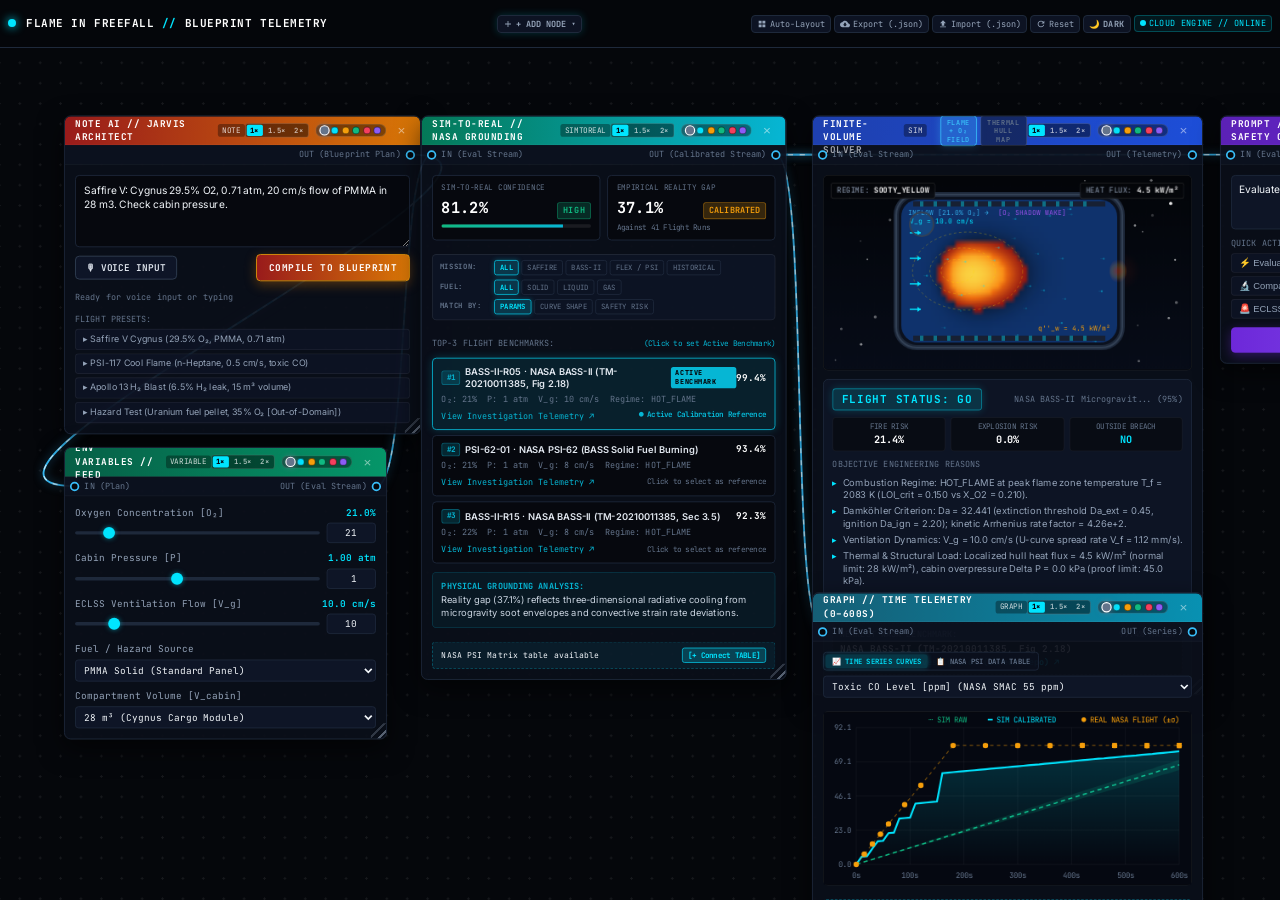
==== frontend/index.html @ 150a86d7 "feat: enforce 100% English UI, node zoom scale 1x/1.5x/2x, accent color dots, dynamic branch sync, a" ====
<!DOCTYPE html>
<html lang="en">

<head>
  <meta charset="UTF-8">
  <meta name="viewport" content="width=device-width, initial-scale=1.0">
  <title>Flame in Freefall // Blueprint Telemetry</title>
  <meta name="description"
    content="SpaceX Telemetry Style Node Graph Dashboard for Microgravity Combustion Physics & NASA Safety Engineering">
  <link rel="stylesheet" href="styles.css">
  <link rel="icon"
    href="data:image/svg+xml,<svg xmlns='http://www.w3.org/2000/svg' viewBox='0 0 100 100'><text y='.9em' font-size='90'>🚀</text></svg>">
</head>

<body>

  <!-- TOP TELEMETRY BAR -->
  <header id="top-bar" class="topbar">
    <div class="brand-section topbar-brand">
      <div class="mission-indicator" title="Telemetry Feed Online"></div>
      <div>
        <div class="brand-title">FLAME IN FREEFALL <span>//</span> BLUEPRINT TELEMETRY</div>
        <div class="brand-subtitle">NASA Physical Sciences Informatics &middot; Sisyphus Mission Control</div>
      </div>
    </div>

    <!-- ADD NODE DROPDOWN (COMPACT FOR ALL SCREENS) -->
    <div class="add-nodes-dropdown-wrap">
      <button class="btn-bar btn-add-node-toggle" id="btn-add-node-toggle" title="Add blueprint node">
        <svg viewBox="0 0 24 24"><path d="M19 13h-6v6h-2v-6H5v-2h6V5h2v6h6v2z"/></svg>
        <span data-i18n="add_node">+ ADD NODE ▾</span>
      </button>
      <div class="add-nodes-dropdown-menu" id="add-nodes-menu">
        <button class="btn-add-node-item" data-type="variable"><span class="dot dot-var"></span><b>+ ENV</b> <span class="item-desc">(Environment & Inflow)</span></button>
        <button class="btn-add-node-item" data-type="sim"><span class="dot dot-sim"></span><b>+ SIM 2D</b> <span class="item-desc">(Finite-Volume Solver)</span></button>
        <button class="btn-add-node-item" data-type="simtoreal"><span class="dot dot-s2r"></span><b>+ SIM-TO-REAL</b> <span class="item-desc">(NASA Grounding)</span></button>
        <button class="btn-add-node-item" data-type="graph"><span class="dot dot-graph"></span><b>+ GRAPH</b> <span class="item-desc">(Time-Series Curves)</span></button>
        <button class="btn-add-node-item" data-type="table"><span class="dot dot-table"></span><b>+ TABLE</b> <span class="item-desc">(Telemetry & PSI Matrix)</span></button>
        <button class="btn-add-node-item" data-type="aidiff"><span class="dot dot-aidiff"></span><b>+ AI DIFF</b> <span class="item-desc">(2-Pin Comparator)</span></button>
        <button class="btn-add-node-item" data-type="prompt"><span class="dot dot-prompt"></span><b>+ PROMPT</b> <span class="item-desc">(AI Safety Officer)</span></button>
        <button class="btn-add-node-item" data-type="note"><span class="dot dot-note"></span><b>+ NOTE AI</b> <span class="item-desc">(JARVIS Architect)</span></button>
      </div>
    </div>

    <!-- TOP BAR ACTIONS -->
    <div class="actions-section">
      <button class="btn-bar" id="btn-autolayout" title="Automatically align and arrange nodes">
        <svg viewBox="0 0 24 24">
          <path d="M4 4h7v7H4V4zm0 9h7v7H4v-7zm9-9h7v7h-7V4zm0 9h7v7h-7v-7z" />
        </svg>
        <span class="btn-text" data-i18n="autolayout">Auto-Layout</span>
      </button>

      <button class="btn-bar" id="btn-export-json" title="Save blueprint graph as JSON file">
        <svg viewBox="0 0 24 24">
          <path
            d="M19.35 10.04C18.67 6.59 15.64 4 12 4 9.11 4 6.6 5.64 5.35 8.04 2.34 8.36 0 10.91 0 14c0 3.31 2.69 6 6 6h13c2.76 0 5-2.24 5-5 0-2.64-2.05-4.78-4.65-4.96zM17 13l-5 5-5-5h3V9h4v4h3z" />
        </svg>
        <span class="btn-text" data-i18n="export">Export</span>
      </button>

      <button class="btn-bar" id="btn-import-json" title="Load blueprint graph from JSON file">
        <svg viewBox="0 0 24 24">
          <path d="M9 16h6v-6h4l-7-7-7 7h4v6zm-4 2h14v2H5v-2z" />
        </svg>
        <span class="btn-text" data-i18n="import">Import</span>
      </button>
      <input type="file" id="file-import-input" accept=".json" style="display: none;">

      <button class="btn-bar" id="btn-reset-graph" title="Reset to standard default starter graph">
        <svg viewBox="0 0 24 24">
          <path
            d="M17.65 6.35C16.2 4.9 14.21 4 12 4c-4.42 0-7.99 3.58-7.99 8s3.57 8 7.99 8c3.73 0 6.84-2.55 7.73-6h-2.08c-.82 2.33-3.04 4-5.65 4-3.31 0-6-2.69-6-6s2.69-6 6-6c1.66 0 3.14.69 4.22 1.78L13 11h7V4l-2.35 2.35z" />
        </svg>
        <span class="btn-text" data-i18n="reset">Reset</span>
      </button>

      <!-- THEME TOGGLE: LIGHT / DARK -->
      <button class="btn-bar btn-theme-toggle" id="btn-theme-toggle" title="Toggle Light / Dark theme">
        <span id="theme-icon">🌙</span>
        <span id="theme-text">DARK</span>
      </button>

      <div class="connection-pill" id="connection-status-pill">
        <div class="connection-dot"></div>
        <span id="connection-status-text">PORT 5000 // CORE ONLINE</span>
      </div>
    </div>
  </header>

  <!-- INFINITE VIEWPORT -->
  <main id="viewport" class="canvas-container">
    <div id="canvas-world">
      <!-- SVG Wire Overlay -->
      <svg id="wire-canvas">
        <g id="wires-layer"></g>
        <path id="draft-wire" class="wire-drafting" d="M 0 0 L 0 0" style="display: none;"></path>
      </svg>

      <!-- HTML Nodes Layer -->
      <div id="nodes-layer"></div>
    </div>
  </main>

  <!-- RIGHT CLICK CONTEXT MENU -->
  <div id="context-menu">
    <div class="context-header">Add Blueprint Node</div>
    <div class="context-item" data-action="spawn_note">
      <div class="context-dot note"></div>
      <span>+ Note AI // JARVIS Architect</span>
    </div>
    <div class="context-item" data-action="spawn_variable">
      <div class="context-dot var"></div>
      <span>+ Variable / Parameter</span>
    </div>
    <div class="context-item" data-action="spawn_simtoreal">
      <div class="context-dot simtoreal"></div>
      <span>+ Sim-to-Real // NASA Grounding</span>
    </div>
    <div class="context-item" data-action="spawn_sim">
      <div class="context-dot sim"></div>
      <span>+ SIM (Spacecraft Cutaway)</span>
    </div>
    <div class="context-item" data-action="spawn_graph">
      <div class="context-dot graph"></div>
      <span>+ Graph (Time Telemetry)</span>
    </div>
    <div class="context-item" data-action="spawn_table">
      <div class="context-dot table"></div>
      <span>+ Table (NASA PSI Matrix)</span>
    </div>
    <div class="context-item" data-action="spawn_aidiff">
      <div class="context-dot aidiff"></div>
      <span>+ AI Diff (2-Pin Comparator)</span>
    </div>
    <div class="context-item" data-action="spawn_prompt">
      <div class="context-dot prompt"></div>
      <span>+ Prompt (AI Safety Engineer)</span>
    </div>
  </div>

  <!-- TOAST NOTIFICATIONS -->
  <div id="toast-container"></div>

  <!-- CORE LOGIC -->
  <script src="standalone_api.js"></script>
  <script src="app.js"></script>
</body>

</html>
---- frontend/styles.css ----
/* =========================================================================
   FLAME IN FREEFALL // BLUEPRINT TELEMETRY DASHBOARD
   SpaceX Telemetry / Mission Control Obsidian Aesthetic
   Fonts: Inter & JetBrains Mono
   ========================================================================= */

@import url('https://fonts.googleapis.com/css2?family=Inter:wght@300;400;500;600;700&family=JetBrains+Mono:wght@400;500;600;700&display=swap');

:root {
  --bg-space: #05070B;
  --bg-card: rgba(10, 15, 26, 0.92);
  --bg-card-header: rgba(15, 23, 42, 0.95);
  --border-card: #1E293B;
  --border-card-hover: #334155;
  --border-focus: #38BDF8;

  --text-primary: #F1F5F9;
  --text-secondary: #94A3B8;
  --text-muted: #64748B;

  --color-go: #00E5FF;
  --color-caution: #FFB300;
  --color-nogo: #FF2A54;

  --node-var: #059669;
  --node-var-glow: rgba(16, 185, 129, 0.25);
  --node-sim: #1D4ED8;
  --node-sim-glow: rgba(59, 130, 246, 0.25);
  --node-graph: #0891B2;
  --node-graph-glow: rgba(6, 182, 212, 0.25);
  --node-prompt: #6D28D9;
  --node-prompt-glow: rgba(139, 92, 246, 0.25);
  --node-brief: #B45309;
  --node-brief-glow: rgba(245, 158, 11, 0.25);

  --wire-default: #38BDF8;
  --wire-glow: rgba(56, 189, 248, 0.5);

  --font-sans: 'Inter', -apple-system, BlinkMacSystemFont, sans-serif;
  --font-mono: 'JetBrains Mono', monospace;
}

* {
  box-sizing: border-box;
  margin: 0;
  padding: 0;
  user-select: none;
}

html,
body {
  width: 100%;
  height: 100%;
  overflow: hidden;
  background-color: var(--bg-space);
  color: var(--text-primary);
  font-family: var(--font-sans);
  font-size: 13px;
  line-height: 1.4;
  -webkit-font-smoothing: antialiased;
}

/* =========================================================================
   TOP BAR (Mission Control Telemetry Bar)
   ========================================================================= */

#top-bar,
.topbar {
  position: fixed;
  top: 0;
  left: 0;
  right: 0;
  width: 100%;
  height: 48px;
  background: rgba(5, 7, 11, 0.94);
  backdrop-filter: blur(12px);
  border-bottom: 1px solid var(--border-card);
  display: flex;
  align-items: center;
  justify-content: space-between;
  padding: 0 10px;
  box-sizing: border-box;
  z-index: 1000;
  overflow-x: auto;
  overflow-y: hidden;
  scrollbar-width: none;
  gap: 6px;
}

.brand-section,
.topbar-brand,
.topbar .brand-section {
  display: flex;
  align-items: center;
  gap: 10px;
  min-width: max-content;
  flex-shrink: 0;
}

.mission-indicator {
  width: 8px;
  height: 8px;
  border-radius: 50%;
  background: var(--color-go);
  box-shadow: 0 0 10px var(--color-go);
  animation: pulse-indicator 2s infinite ease-in-out;
}

@keyframes pulse-indicator {

  0%,
  100% {
    opacity: 1;
    transform: scale(1);
  }

  50% {
    opacity: 0.4;
    transform: scale(0.85);
  }
}

.brand-title {
  font-family: var(--font-mono);
  font-size: 12px;
  font-weight: 700;
  letter-spacing: 0.08em;
  color: #FFFFFF;
}

.brand-title span {
  color: var(--color-go);
}

.brand-subtitle {
  font-family: var(--font-mono);
  font-size: 10px;
  color: var(--text-muted);
  letter-spacing: 0.12em;
  text-transform: uppercase;
}

/* Add Node Dropdown */
.add-nodes-dropdown-wrap {
  position: relative;
  flex-shrink: 0;
}

.btn-add-node-toggle {
  background: rgba(0, 229, 255, 0.12);
  border: 1px solid var(--color-go);
  color: var(--color-go);
  font-weight: 700;
  box-shadow: 0 0 8px rgba(0, 229, 255, 0.2);
}

.btn-add-node-toggle:hover {
  background: rgba(0, 229, 255, 0.2);
  box-shadow: 0 0 12px rgba(0, 229, 255, 0.35);
}

.add-nodes-dropdown-menu {
  position: absolute;
  top: calc(100% + 6px);
  left: 0;
  background: #0B111E;
  border: 1px solid #334155;
  border-radius: 6px;
  box-shadow: 0 12px 35px rgba(0, 0, 0, 0.85);
  display: none;
  flex-direction: column;
  min-width: 250px;
  z-index: 2000;
  padding: 4px;
  backdrop-filter: blur(12px);
}

.add-nodes-dropdown-menu.open {
  display: flex;
}

.btn-add-node-item {
  background: transparent;
  border: none;
  color: var(--text-primary);
  font-family: var(--font-mono);
  font-size: 11px;
  padding: 6px 10px;
  border-radius: 4px;
  cursor: pointer;
  display: flex;
  align-items: center;
  gap: 8px;
  text-align: left;
  transition: all 0.12s ease;
}

.btn-add-node-item:hover {
  background: rgba(0, 229, 255, 0.12);
  color: var(--color-go);
}

.btn-add-node-item .item-desc {
  font-size: 9.5px;
  color: var(--text-muted);
  font-weight: 400;
}

.btn-add-node-item:hover .item-desc {
  color: rgba(255, 255, 255, 0.7);
}

.dot {
  width: 7px;
  height: 7px;
  border-radius: 50%;
  flex-shrink: 0;
}

.dot-var { background: #10B981; box-shadow: 0 0 6px #10B981; }
.dot-sim { background: #3B82F6; box-shadow: 0 0 6px #3B82F6; }
.dot-s2r { background: #06B6D4; box-shadow: 0 0 6px #06B6D4; }
.dot-graph { background: #0EA5E9; box-shadow: 0 0 6px #0EA5E9; }
.dot-table { background: #14B8A6; box-shadow: 0 0 6px #14B8A6; }
.dot-aidiff { background: #C026D3; box-shadow: 0 0 6px #C026D3; }
.dot-prompt { background: #8B5CF6; box-shadow: 0 0 6px #8B5CF6; }
.dot-note { background: #F59E0B; box-shadow: 0 0 6px #F59E0B; }

/* Theme and Lang buttons */
.btn-theme-toggle,
.btn-lang-toggle {
  font-weight: 700;
  letter-spacing: 0.04em;
}

.btn-theme-toggle:hover {
  border-color: #F59E0B;
  color: #F59E0B;
}

.btn-lang-toggle {
  min-width: 32px;
  justify-content: center;
}

.btn-lang-toggle:hover {
  border-color: var(--color-go);
  color: var(--color-go);
}

/* Top bar actions */
.actions-section {
  display: flex;
  align-items: center;
  gap: 4px;
  flex-shrink: 0;
}

.btn-bar {
  background: rgba(15, 23, 42, 0.8);
  border: 1px solid var(--border-card);
  color: var(--text-secondary);
  font-family: var(--font-mono);
  font-size: 9.5px;
  padding: 3px 6px;
  border-radius: 4px;
  cursor: pointer;
  display: flex;
  align-items: center;
  gap: 4px;
  white-space: nowrap;
  transition: all 0.15s ease;
}

.btn-bar:hover {
  background: rgba(30, 41, 59, 0.9);
  color: var(--text-primary);
  border-color: var(--border-card-hover);
}

.btn-bar svg {
  width: 11px;
  height: 11px;
  fill: currentColor;
}

.connection-pill {
  font-family: var(--font-mono);
  font-size: 9.5px;
  letter-spacing: 0.04em;
  padding: 2.5px 6px;
  border-radius: 4px;
  background: rgba(0, 229, 255, 0.08);
  color: var(--color-go);
  border: 1px solid rgba(0, 229, 255, 0.25);
  display: flex;
  align-items: center;
  gap: 4px;
  white-space: nowrap;
  flex-shrink: 0;
}

.connection-dot {
  width: 6px;
  height: 6px;
  border-radius: 50%;
  background: var(--color-go);
}

/* =========================================================================
   CANVAS VIEWPORT & INFINITE GRID
   ========================================================================= */

#viewport,
#canvas-container,
.canvas-container {
  position: absolute;
  top: 48px;
  left: 0;
  right: 0;
  bottom: 0;
  width: 100%;
  height: calc(100vh - 48px);
  overflow: hidden;
  cursor: grab;
  background-color: var(--bg-space);
  background-image: radial-gradient(circle, rgba(255, 255, 255, 0.07) 1px, transparent 1px);
  background-size: 24px 24px;
  background-position: 0 0;
  display: block;
}

#viewport.panning {
  cursor: grabbing;
}

#canvas-world {
  position: absolute;
  top: 0;
  left: 0;
  width: 100%;
  height: 100%;
  transform-origin: 0 0;
  pointer-events: none;
  /* Let children handle pointer events */
}

/* SVG overlay for wires */
#wire-canvas {
  position: absolute;
  top: 0;
  left: 0;
  width: 10000px;
  height: 10000px;
  pointer-events: none;
  z-index: 10;
  overflow: visible;
}

.wire-path {
  fill: none;
  stroke: var(--wire-default);
  stroke-width: 2.2;
  filter: drop-shadow(0 0 5px var(--wire-glow));
  pointer-events: stroke;
  cursor: pointer;
  transition: stroke-width 0.15s ease, stroke 0.15s ease;
}

.wire-path:hover {
  stroke-width: 3.5;
  stroke: #FFFFFF;
}

.wire-path.selected {
  stroke: var(--color-nogo);
  stroke-width: 3.5;
  filter: drop-shadow(0 0 8px rgba(255, 42, 84, 0.6));
}

.wire-flow {
  fill: none;
  stroke: rgba(255, 255, 255, 0.7);
  stroke-width: 1.5;
  stroke-dasharray: 6, 8;
  animation: wire-data-flow 1.2s linear infinite;
  pointer-events: none;
}

@keyframes wire-data-flow {
  from {
    stroke-dashoffset: 28;
  }

  to {
    stroke-dashoffset: 0;
  }
}

.wire-drafting {
  fill: none;
  stroke: #FFFFFF;
  stroke-width: 2;
  stroke-dasharray: 4, 4;
  filter: drop-shadow(0 0 6px rgba(255, 255, 255, 0.6));
  pointer-events: none;
}

/* =========================================================================
   BLUEPRINT NODES (Base styling)
   ========================================================================= */

.bp-node,
.node {
  position: absolute;
  background: var(--bg-card);
  border: 1px solid var(--border-card);
  border-radius: 8px;
  box-shadow: 0 10px 30px rgba(0, 0, 0, 0.6), 0 0 1px rgba(255, 255, 255, 0.1);
  pointer-events: auto;
  z-index: 20;
  display: flex;
  flex-direction: column;
  min-width: 280px;
  box-sizing: border-box;
  overflow: hidden;
  transition: box-shadow 0.15s ease, border-color 0.15s ease;
}

.bp-node:hover,
.node:hover {
  border-color: var(--border-card-hover);
  box-shadow: 0 14px 40px rgba(0, 0, 0, 0.7), 0 0 2px rgba(255, 255, 255, 0.2);
}

.bp-node.selected,
.node.selected {
  border-color: var(--border-focus);
  box-shadow: 0 0 0 1px var(--border-focus), 0 16px 45px rgba(0, 0, 0, 0.8);
}

.node-header {
  height: 34px;
  padding: 0 12px;
  display: flex;
  align-items: center;
  justify-content: space-between;
  border-top-left-radius: 7px;
  border-top-right-radius: 7px;
  cursor: grab;
  border-bottom: 1px solid rgba(255, 255, 255, 0.08);
}

.node-header:active {
  cursor: grabbing;
}

.node-title-group {
  display: flex;
  align-items: center;
  gap: 8px;
}

.node-icon {
  width: 14px;
  height: 14px;
  display: flex;
  align-items: center;
  justify-content: center;
}

.node-icon svg {
  width: 13px;
  height: 13px;
  fill: #FFFFFF;
}

.node-title {
  font-family: var(--font-mono);
  font-size: 11px;
  font-weight: 700;
  letter-spacing: 0.06em;
  color: #FFFFFF;
  text-transform: uppercase;
}

.node-type-badge {
  font-family: var(--font-mono);
  font-size: 9px;
  padding: 1px 5px;
  border-radius: 3px;
  background: rgba(0, 0, 0, 0.35);
  color: rgba(255, 255, 255, 0.8);
  letter-spacing: 0.04em;
}

.btn-node-close {
  background: transparent;
  border: none;
  color: rgba(255, 255, 255, 0.5);
  font-size: 16px;
  line-height: 1;
  width: 20px;
  height: 20px;
  border-radius: 4px;
  cursor: pointer;
  display: flex;
  align-items: center;
  justify-content: center;
  transition: all 0.15s ease;
}

.btn-node-close:hover {
  background: rgba(255, 42, 84, 0.25);
  color: var(--color-nogo);
}

/* Node Header Tools (Scale & Color Switchers) */
.node-header-tools {
  display: flex;
  align-items: center;
  gap: 8px;
  flex-shrink: 0;
}

.node-scale-selector {
  display: flex;
  align-items: center;
  background: rgba(0, 0, 0, 0.45);
  border: 1px solid rgba(255, 255, 255, 0.15);
  border-radius: 4px;
  padding: 1px;
  gap: 2px;
}

.btn-node-scale {
  background: transparent;
  border: none;
  color: rgba(255, 255, 255, 0.65);
  font-family: var(--font-mono);
  font-size: 8.5px;
  font-weight: 700;
  padding: 1.5px 4.5px;
  border-radius: 2px;
  cursor: pointer;
  line-height: 1.1;
  transition: all 0.12s ease;
}

.btn-node-scale:hover {
  color: #FFFFFF;
  background: rgba(255, 255, 255, 0.15);
}

.btn-node-scale.active {
  background: var(--color-go);
  color: #050811;
  font-weight: 800;
}

.node-color-palette {
  display: flex;
  align-items: center;
  gap: 3.5px;
  background: rgba(0, 0, 0, 0.4);
  border: 1px solid rgba(255, 255, 255, 0.12);
  padding: 2px 5px;
  border-radius: 12px;
}

.node-color-dot {
  width: 9px;
  height: 9px;
  border-radius: 50%;
  border: 1px solid rgba(0, 0, 0, 0.5);
  cursor: pointer;
  padding: 0;
  outline: none;
  transition: transform 0.12s ease, box-shadow 0.12s ease;
}

.node-color-dot:hover {
  transform: scale(1.25);
}

.node-color-dot.active {
  transform: scale(1.35);
  border-color: #FFFFFF;
  box-shadow: 0 0 6px currentColor;
}

.node-color-dot.color-default { background: #64748B; color: #64748B; }
.node-color-dot.color-cyan { background: #00E5FF; color: #00E5FF; }
.node-color-dot.color-amber { background: #F59E0B; color: #F59E0B; }
.node-color-dot.color-emerald { background: #10B981; color: #10B981; }
.node-color-dot.color-rose { background: #F43F5E; color: #F43F5E; }
.node-color-dot.color-violet { background: #8B5CF6; color: #8B5CF6; }

/* Dynamic Node Scaling */
.bp-node {
  --node-scale: 1;
}

.bp-node[data-node-scale="1.5"] {
  --node-scale: 1.5;
  font-size: 13.5px;
}

.bp-node[data-node-scale="2"] {
  --node-scale: 2;
  font-size: 15px;
}

.bp-node[data-node-scale="1.5"] .node-header {
  height: 40px;
}

.bp-node[data-node-scale="2"] .node-header {
  height: 46px;
}

.bp-node[data-node-scale="1.5"] .node-title {
  font-size: 12.5px;
}

.bp-node[data-node-scale="2"] .node-title {
  font-size: 14.5px;
}

.bp-node[data-node-scale="1.5"] .node-body {
  padding: 15px;
  gap: 13px;
}

.bp-node[data-node-scale="2"] .node-body {
  padding: 18px;
  gap: 16px;
}

/* Branch Grouping by Node Accent Color */
.bp-node[data-accent-color="cyan"] {
  border-color: #00E5FF !important;
  box-shadow: 0 0 20px rgba(0, 229, 255, 0.28) !important;
}
.bp-node[data-accent-color="cyan"] .node-header {
  border-bottom-color: rgba(0, 229, 255, 0.5) !important;
}

.bp-node[data-accent-color="amber"] {
  border-color: #F59E0B !important;
  box-shadow: 0 0 20px rgba(245, 158, 11, 0.28) !important;
}
.bp-node[data-accent-color="amber"] .node-header {
  border-bottom-color: rgba(245, 158, 11, 0.5) !important;
}

.bp-node[data-accent-color="emerald"] {
  border-color: #10B981 !important;
  box-shadow: 0 0 20px rgba(16, 185, 129, 0.28) !important;
}
.bp-node[data-accent-color="emerald"] .node-header {
  border-bottom-color: rgba(16, 185, 129, 0.5) !important;
}

.bp-node[data-accent-color="rose"] {
  border-color: #F43F5E !important;
  box-shadow: 0 0 20px rgba(244, 63, 94, 0.28) !important;
}
.bp-node[data-accent-color="rose"] .node-header {
  border-bottom-color: rgba(244, 63, 94, 0.5) !important;
}

.bp-node[data-accent-color="violet"] {
  border-color: #8B5CF6 !important;
  box-shadow: 0 0 20px rgba(139, 92, 246, 0.28) !important;
}
.bp-node[data-accent-color="violet"] .node-header {
  border-bottom-color: rgba(139, 92, 246, 0.5) !important;
}

/* Wires by Accent Color */
.wire-path.wire-accent-cyan { stroke: #00E5FF; }
.wire-flow.wire-flow-accent-cyan { stroke: #CFFAFE; }

.wire-path.wire-accent-amber { stroke: #F59E0B; }
.wire-flow.wire-flow-accent-amber { stroke: #FEF3C7; }

.wire-path.wire-accent-emerald { stroke: #10B981; }
.wire-flow.wire-flow-accent-emerald { stroke: #D1FAE5; }

.wire-path.wire-accent-rose { stroke: #F43F5E; }
.wire-flow.wire-flow-accent-rose { stroke: #FFE4E6; }

.wire-path.wire-accent-violet { stroke: #8B5CF6; }
.wire-flow.wire-flow-accent-violet { stroke: #EDE9FE; }

/* Node header accent gradients (Unreal Engine Blueprint style) */
.node-type-variable .node-header {
  background: linear-gradient(90deg, #065f46, var(--node-var));
}

.node-type-sim .node-header {
  background: linear-gradient(90deg, #1e40af, var(--node-sim));
}

.node-type-graph .node-header {
  background: linear-gradient(90deg, #155e75, var(--node-graph));
}

.node-type-prompt .node-header {
  background: linear-gradient(90deg, #5b21b6, var(--node-prompt));
}

.node-type-brief .node-header {
  background: linear-gradient(90deg, #92400e, var(--node-brief));
}

.node-type-note .node-header {
  background: linear-gradient(90deg, #991B1B, #D97706);
}

.node-type-simtoreal .node-header {
  background: linear-gradient(90deg, #047857, #06B6D4);
}

.node-type-table .node-header {
  background: linear-gradient(90deg, #0e7490, #0284c7);
}

.node-type-aidiff .node-header {
  background: linear-gradient(90deg, #6d28d9, #c026d3);
}

/* Node Card Resizing Handle (2D Free Resizer) */
.node-resizer,
.node-resize-handle {
  position: absolute;
  right: 0;
  bottom: 0;
  width: 18px;
  height: 18px;
  cursor: nwse-resize;
  z-index: 50;
  border-bottom-right-radius: 7px;
  background: linear-gradient(135deg, transparent 40%, rgba(148, 163, 184, 0.4) 40%, rgba(148, 163, 184, 0.4) 50%, transparent 50%, transparent 70%, rgba(148, 163, 184, 0.8) 70%, rgba(148, 163, 184, 0.8) 80%, transparent 80%);
  transition: background 0.15s ease, opacity 0.15s ease;
  opacity: 0.7;
}

.bp-node:hover .node-resizer,
.bp-node:hover .node-resize-handle {
  opacity: 1;
}

.node-resizer:hover,
.node-resize-handle:hover,
.node-resizer.resizing,
.node-resize-handle.resizing {
  opacity: 1;
  background: linear-gradient(135deg, transparent 40%, var(--color-go) 40%, var(--color-go) 50%, transparent 50%, transparent 70%, var(--color-go) 70%, var(--color-go) 80%, transparent 80%);
  filter: drop-shadow(0 0 6px var(--color-go));
}

.node-body {
  padding: 12px;
  display: flex;
  flex-direction: column;
  gap: 10px;
  flex: 1 1 auto;
  min-height: 0;
  overflow-y: auto;
  overflow-x: hidden;
  box-sizing: border-box;
}

/* Ports / Pins */
.node-ports-bar {
  display: flex;
  justify-content: space-between;
  align-items: center;
  padding: 4px 12px;
  background: rgba(15, 23, 42, 0.4);
  border-bottom: 1px solid rgba(255, 255, 255, 0.04);
}

.pin {
  display: flex;
  align-items: center;
  gap: 6px;
  cursor: pointer;
  position: relative;
  font-family: var(--font-mono);
  font-size: 10px;
  color: var(--text-muted);
  transition: color 0.15s ease;
}

.pin:hover {
  color: #FFFFFF;
}

.pin-in {
  margin-left: -6px;
}

.pin-out {
  margin-right: -6px;
  margin-left: auto;
}

.pin-socket {
  width: 11px;
  height: 11px;
  border-radius: 50%;
  border: 2px solid var(--wire-default);
  background: var(--bg-space);
  transition: all 0.15s ease;
}

.pin:hover .pin-socket {
  transform: scale(1.25);
  background: var(--wire-default);
  box-shadow: 0 0 8px var(--wire-glow);
}

.pin.connected .pin-socket {
  background: var(--wire-default);
  box-shadow: 0 0 6px var(--wire-glow);
}

/* =========================================================================
   NODE 1: VARIABLE / PARAMETER
   ========================================================================= */

.node-type-variable {
  width: 320px;
}

.form-row {
  display: flex;
  flex-direction: column;
  gap: 4px;
}

.form-label-row {
  display: flex;
  justify-content: space-between;
  align-items: center;
  font-size: 11px;
  font-family: var(--font-mono);
  color: var(--text-secondary);
}

.form-val-display {
  color: var(--color-go);
  font-weight: 600;
}

.input-slider-row {
  display: flex;
  align-items: center;
  gap: 8px;
}

input[type="range"] {
  flex: 1;
  -webkit-appearance: none;
  appearance: none;
  height: 4px;
  border-radius: 2px;
  background: #1E293B;
  outline: none;
}

input[type="range"]::-webkit-slider-thumb {
  -webkit-appearance: none;
  appearance: none;
  width: 14px;
  height: 14px;
  border-radius: 50%;
  background: var(--color-go);
  cursor: pointer;
  box-shadow: 0 0 6px rgba(0, 229, 255, 0.5);
  transition: transform 0.1s ease;
}

input[type="range"]::-webkit-slider-thumb:hover {
  transform: scale(1.2);
}

input[type="number"],
select {
  background: rgba(15, 23, 42, 0.8);
  border: 1px solid var(--border-card);
  color: var(--text-primary);
  font-family: var(--font-mono);
  font-size: 11px;
  padding: 4px 6px;
  border-radius: 4px;
  outline: none;
  transition: border-color 0.15s ease;
}

input[type="number"]:focus,
select:focus {
  border-color: var(--border-focus);
}

.input-num-sm {
  width: 58px;
  text-align: right;
}

select {
  width: 100%;
  cursor: pointer;
}

/* =========================================================================
   NODE 2: SIM (Spacecraft Cutaway & Verdict)
   ========================================================================= */

.node-type-sim {
  width: 460px;
}

.cutaway-canvas-container {
  width: 100%;
  height: 230px;
  background: #030509;
  border-radius: 6px;
  border: 1px solid rgba(255, 255, 255, 0.08);
  overflow: hidden;
  position: relative;
}

.cutaway-canvas-container canvas,
#cutaway-canvas {
  width: 100%;
  height: 100%;
  display: block;
}

.sim-hud-overlay {
  position: absolute;
  top: 8px;
  left: 8px;
  right: 8px;
  display: flex;
  justify-content: space-between;
  align-items: flex-start;
  pointer-events: none;
}

.hud-pill {
  font-family: var(--font-mono);
  font-size: 9px;
  letter-spacing: 0.05em;
  padding: 2px 6px;
  border-radius: 3px;
  background: rgba(5, 7, 11, 0.8);
  backdrop-filter: blur(4px);
  border: 1px solid rgba(255, 255, 255, 0.1);
  color: var(--text-secondary);
}

.hud-pill b {
  color: #FFFFFF;
}

/* Verdict box */
.verdict-box {
  background: rgba(15, 23, 42, 0.7);
  border: 1px solid var(--border-card);
  border-radius: 6px;
  padding: 10px;
  display: flex;
  flex-direction: column;
  gap: 8px;
}

.verdict-header-row {
  display: flex;
  justify-content: space-between;
  align-items: center;
}

.flight-status-badge {
  font-family: var(--font-mono);
  font-size: 13px;
  font-weight: 700;
  letter-spacing: 0.08em;
  padding: 3px 10px;
  border-radius: 4px;
  text-transform: uppercase;
}

.status-go {
  background: rgba(0, 229, 255, 0.15);
  color: var(--color-go);
  border: 1px solid rgba(0, 229, 255, 0.4);
  box-shadow: 0 0 10px rgba(0, 229, 255, 0.2);
}

.status-caution {
  background: rgba(255, 179, 0, 0.15);
  color: var(--color-caution);
  border: 1px solid rgba(255, 179, 0, 0.4);
  box-shadow: 0 0 10px rgba(255, 179, 0, 0.2);
}

.status-nogo {
  background: rgba(255, 42, 84, 0.18);
  color: var(--color-nogo);
  border: 1px solid rgba(255, 42, 84, 0.45);
  box-shadow: 0 0 12px rgba(255, 42, 84, 0.3);
}

.metrics-row {
  display: grid;
  grid-template-columns: 1fr 1fr 1fr;
  gap: 6px;
  font-family: var(--font-mono);
}

.metric-cell {
  background: rgba(5, 7, 11, 0.6);
  border: 1px solid rgba(255, 255, 255, 0.05);
  border-radius: 4px;
  padding: 4px 6px;
  text-align: center;
}

.metric-label {
  font-size: 9px;
  color: var(--text-muted);
  text-transform: uppercase;
}

.metric-val {
  font-size: 12px;
  font-weight: 700;
  color: #FFFFFF;
}

.objective-reasons-list {
  list-style: none;
  display: flex;
  flex-direction: column;
  gap: 4px;
  font-size: 11px;
  color: var(--text-secondary);
}

.objective-reasons-list li {
  position: relative;
  padding-left: 12px;
  line-height: 1.35;
}

.objective-reasons-list li::before {
  content: '▸';
  position: absolute;
  left: 0;
  color: var(--color-go);
}

.benchmark-card {
  background: rgba(5, 7, 11, 0.7);
  border: 1px dashed rgba(255, 255, 255, 0.12);
  border-radius: 5px;
  padding: 6px 8px;
  font-family: var(--font-mono);
  font-size: 10px;
  display: flex;
  flex-direction: column;
  gap: 2px;
}

.bench-header {
  display: flex;
  justify-content: space-between;
  color: var(--text-muted);
}

.bench-link {
  color: var(--color-go);
  text-decoration: none;
  font-weight: 600;
  display: inline-flex;
  align-items: center;
  gap: 4px;
}

.bench-link:hover {
  text-decoration: underline;
}

/* =========================================================================
   NODE 3: GRAPH (Time Telemetry Curve)
   ========================================================================= */

.node-type-graph {
  width: 460px;
}

.graph-header-controls {
  display: flex;
  justify-content: space-between;
  align-items: center;
  gap: 6px;
  margin-bottom: 6px;
  flex-wrap: wrap;
}

.graph-view-tabs {
  display: flex;
  gap: 3px;
  background: rgba(11, 17, 30, 0.7);
  border: 1px solid var(--border-card);
  border-radius: 4px;
  padding: 2px;
}

.btn-graph-tab {
  background: transparent;
  border: none;
  border-radius: 3px;
  color: var(--text-muted);
  font-family: var(--font-mono);
  font-size: 8.5px;
  font-weight: 600;
  padding: 2px 7px;
  cursor: pointer;
  transition: all 0.15s ease;
  white-space: nowrap;
}

.btn-graph-tab:hover {
  color: var(--text-primary);
}

.btn-graph-tab.active {
  background: rgba(0, 229, 255, 0.18);
  color: #00E5FF;
  box-shadow: 0 0 6px rgba(0, 229, 255, 0.25);
}

.graph-channel-select-wrap {
  flex: 1;
  min-width: 180px;
}

.graph-controls-row {
  display: flex;
  justify-content: space-between;
  align-items: center;
  gap: 8px;
}

.graph-canvas-container {
  width: 100%;
  height: 205px;
  background: #030509;
  border-radius: 6px;
  border: 1px solid rgba(255, 255, 255, 0.08);
  position: relative;
}

.graph-canvas-container canvas,
#telemetry-graph-canvas {
  width: 100%;
  height: 100%;
  display: block;
}

.graph-table-container {
  width: 100%;
  height: 205px;
  background: #030509;
  border-radius: 6px;
  border: 1px solid rgba(255, 255, 255, 0.08);
  overflow-y: auto;
  overflow-x: auto;
  position: relative;
  scrollbar-width: thin;
}

.psi-table {
  width: 100%;
  border-collapse: collapse;
  font-family: var(--font-mono);
  font-size: 9px;
}

.psi-table th {
  position: sticky;
  top: 0;
  background: #0B111E;
  color: #00E5FF;
  padding: 5px 6px;
  text-align: left;
  border-bottom: 1px solid #1E293B;
  font-weight: 700;
  white-space: nowrap;
  z-index: 2;
  font-size: 8.5px;
  letter-spacing: 0.04em;
}

.psi-table td {
  padding: 4px 6px;
  border-bottom: 1px solid rgba(255, 255, 255, 0.04);
  white-space: nowrap;
  color: var(--text-secondary);
}

.psi-table tr:hover td {
  background: rgba(0, 229, 255, 0.08);
  color: #FFFFFF;
  cursor: pointer;
}

.psi-table tr.active-psi-row td {
  background: rgba(0, 229, 255, 0.18) !important;
  color: #00E5FF !important;
  font-weight: 700;
  border-top: 1px solid rgba(0, 229, 255, 0.4);
  border-bottom: 1px solid rgba(0, 229, 255, 0.4);
}

.psi-outcome-tag {
  font-size: 8px;
  padding: 1px 4px;
  border-radius: 3px;
  font-weight: 700;
  text-transform: uppercase;
  display: inline-block;
}

.outcome-extinction,
.outcome-safe {
  background: rgba(16, 185, 129, 0.18);
  color: #10B981;
  border: 1px solid rgba(16, 185, 129, 0.4);
}

.outcome-cool,
.outcome-cool-flame {
  background: rgba(56, 189, 248, 0.18);
  color: #38BDF8;
  border: 1px solid rgba(56, 189, 248, 0.4);
}

.outcome-flame,
.outcome-nominal,
.outcome-steady {
  background: rgba(245, 158, 11, 0.18);
  color: #F59E0B;
  border: 1px solid rgba(245, 158, 11, 0.4);
}

.outcome-blast,
.outcome-breach,
.outcome-critical {
  background: rgba(239, 68, 68, 0.18);
  color: #EF4444;
  border: 1px solid rgba(239, 68, 68, 0.4);
}

.graph-tooltip {
  position: absolute;
  pointer-events: none;
  background: rgba(5, 7, 11, 0.95);
  border: 1px solid var(--border-focus);
  border-radius: 4px;
  padding: 3px 6px;
  font-family: var(--font-mono);
  font-size: 10px;
  color: #FFFFFF;
  box-shadow: 0 4px 12px rgba(0, 0, 0, 0.6);
  display: none;
  z-index: 50;
  white-space: nowrap;
}

/* =========================================================================
   NODE 4: PROMPT (AI Safety Engineer) & AI SAFETY BRIEF
   ========================================================================= */

.node-type-prompt {
  width: 380px;
}

.prompt-textarea {
  width: 100%;
  min-height: 64px;
  background: rgba(15, 23, 42, 0.8);
  border: 1px solid var(--border-card);
  color: var(--text-primary);
  font-family: var(--font-sans);
  font-size: 12px;
  padding: 8px;
  border-radius: 5px;
  outline: none;
  resize: vertical;
  line-height: 1.4;
  user-select: text;
}

.prompt-textarea:focus {
  border-color: var(--node-prompt);
  box-shadow: 0 0 8px var(--node-prompt-glow);
}

.quick-prompts-group {
  display: flex;
  flex-direction: column;
  gap: 4px;
}

.quick-prompts-title {
  font-size: 10px;
  font-family: var(--font-mono);
  color: var(--text-muted);
  text-transform: uppercase;
}

.btn-quick-prompt {
  background: rgba(15, 23, 42, 0.6);
  border: 1px solid rgba(255, 255, 255, 0.06);
  color: var(--text-secondary);
  font-size: 11px;
  text-align: left;
  padding: 4px 8px;
  border-radius: 4px;
  cursor: pointer;
  transition: all 0.15s ease;
}

.btn-quick-prompt:hover {
  background: rgba(109, 40, 217, 0.18);
  color: #FFFFFF;
  border-color: rgba(139, 92, 246, 0.35);
}

.btn-execute-prompt {
  background: linear-gradient(90deg, #6D28D9, #8B5CF6);
  border: none;
  color: #FFFFFF;
  font-family: var(--font-mono);
  font-size: 11px;
  font-weight: 700;
  letter-spacing: 0.06em;
  padding: 8px 12px;
  border-radius: 5px;
  cursor: pointer;
  display: flex;
  align-items: center;
  justify-content: center;
  gap: 8px;
  transition: all 0.15s ease;
  box-shadow: 0 4px 14px rgba(109, 40, 217, 0.4);
}

.btn-execute-prompt:hover {
  filter: brightness(1.15);
  box-shadow: 0 6px 18px rgba(109, 40, 217, 0.6);
}

.btn-execute-prompt:disabled {
  opacity: 0.6;
  cursor: not-allowed;
  filter: grayscale(0.5);
}

/* AI Safety Brief Node */
.node-type-brief {
  width: 440px;
  max-width: 500px;
}

.brief-content {
  background: rgba(5, 7, 11, 0.7);
  border: 1px solid rgba(255, 255, 255, 0.06);
  border-radius: 5px;
  padding: 10px;
  font-size: 11px;
  line-height: 1.5;
  color: var(--text-secondary);
  max-height: 380px;
  overflow-y: auto;
  user-select: text;
}

.brief-content h3 {
  font-family: var(--font-mono);
  font-size: 11px;
  color: #FFFFFF;
  margin: 10px 0 4px 0;
  text-transform: uppercase;
  letter-spacing: 0.05em;
  border-bottom: 1px solid rgba(255, 255, 255, 0.08);
  padding-bottom: 2px;
}

.brief-content h3:first-child {
  margin-top: 0;
}

.brief-content ul {
  list-style: none;
  padding-left: 0;
}

.brief-content li {
  margin-bottom: 4px;
}

.badge-nasa {
  display: inline-flex;
  align-items: center;
  gap: 4px;
  background: rgba(0, 229, 255, 0.12);
  color: var(--color-go);
  border: 1px solid rgba(0, 229, 255, 0.35);
  padding: 2px 6px;
  border-radius: 3px;
  font-family: var(--font-mono);
  font-size: 9px;
  font-weight: 700;
  letter-spacing: 0.04em;
  margin: 2px 0;
  text-decoration: none;
}

.badge-nasa:hover {
  background: rgba(0, 229, 255, 0.22);
}

.badge-theory {
  display: inline-flex;
  align-items: center;
  background: rgba(245, 158, 11, 0.15);
  color: var(--color-caution);
  border: 1px solid rgba(245, 158, 11, 0.35);
  padding: 2px 6px;
  border-radius: 3px;
  font-family: var(--font-mono);
  font-size: 9px;
  font-weight: 700;
  letter-spacing: 0.04em;
  margin: 2px 0;
}

/* =========================================================================
   NOTE AI // JARVIS ARCHITECT NODE
   ========================================================================= */

.node-type-note {
  width: 380px;
}

.note-input-container {
  display: flex;
  flex-direction: column;
  gap: 8px;
}

.note-textarea {
  width: 100%;
  min-height: 85px;
  background: rgba(5, 7, 11, 0.7);
  border: 1px solid var(--border-card);
  border-radius: 5px;
  padding: 8px 10px;
  color: var(--text-primary);
  font-family: var(--font-sans);
  font-size: 12px;
  line-height: 1.45;
  resize: vertical;
  outline: none;
  transition: border-color 0.15s ease;
}

.note-textarea:focus {
  border-color: #F59E0B;
}

.note-actions-row {
  display: flex;
  align-items: center;
  justify-content: space-between;
  gap: 8px;
}

.btn-voice-input {
  background: rgba(15, 23, 42, 0.9);
  border: 1px solid #334155;
  color: #E2E8F0;
  padding: 6px 12px;
  border-radius: 5px;
  font-family: var(--font-mono);
  font-size: 11px;
  font-weight: 600;
  cursor: pointer;
  display: flex;
  align-items: center;
  gap: 6px;
  transition: all 0.2s ease;
}

.btn-voice-input:hover {
  background: #1E293B;
  border-color: #38BDF8;
}

.btn-voice-input.recording {
  background: rgba(239, 68, 68, 0.2);
  border-color: #EF4444;
  color: #EF4444;
  animation: voice-pulse 1.2s infinite ease-in-out;
}

@keyframes voice-pulse {

  0%,
  100% {
    box-shadow: 0 0 0 0 rgba(239, 68, 68, 0.4);
  }

  50% {
    box-shadow: 0 0 0 8px rgba(239, 68, 68, 0);
  }
}

.voice-status-text {
  font-family: var(--font-mono);
  font-size: 10px;
  color: var(--text-muted);
}

.btn-compile-note {
  background: linear-gradient(90deg, #991B1B, #D97706);
  border: 1px solid #F59E0B;
  color: #FFFFFF;
  font-family: var(--font-mono);
  font-size: 11px;
  font-weight: 700;
  letter-spacing: 0.05em;
  padding: 8px 14px;
  border-radius: 5px;
  cursor: pointer;
  display: flex;
  align-items: center;
  justify-content: center;
  gap: 8px;
  transition: all 0.15s ease;
  box-shadow: 0 4px 14px rgba(217, 119, 6, 0.35);
}

.btn-compile-note:hover {
  filter: brightness(1.15);
  box-shadow: 0 6px 18px rgba(217, 119, 6, 0.5);
}

.btn-compile-note:disabled {
  opacity: 0.6;
  cursor: not-allowed;
}

.note-presets-group {
  display: flex;
  flex-direction: column;
  gap: 4px;
  margin-top: 4px;
}

.note-preset-chip {
  background: rgba(15, 23, 42, 0.6);
  border: 1px solid rgba(255, 255, 255, 0.06);
  border-radius: 4px;
  padding: 4px 8px;
  color: var(--text-secondary);
  font-size: 10.5px;
  cursor: pointer;
  text-align: left;
  transition: all 0.12s ease;
  display: flex;
  align-items: center;
  gap: 6px;
}

.note-preset-chip:hover {
  background: rgba(217, 119, 6, 0.15);
  border-color: #D97706;
  color: #F1F5F9;
}

.note-summary-card {
  background: rgba(5, 7, 11, 0.6);
  border: 1px solid rgba(245, 158, 11, 0.25);
  border-radius: 4px;
  padding: 8px 10px;
  font-size: 11px;
  line-height: 1.4;
  color: var(--text-secondary);
  display: none;
}

/* =========================================================================
   SIM-TO-REAL // NASA GROUNDING NODE
   ========================================================================= */

.node-type-simtoreal {
  width: 440px;
}

.s2r-header-metrics {
  display: grid;
  grid-template-columns: 1fr 1fr;
  gap: 8px;
}

.s2r-metric-box {
  background: rgba(5, 7, 11, 0.7);
  border: 1px solid var(--border-card);
  border-radius: 5px;
  padding: 8px 10px;
  display: flex;
  flex-direction: column;
  gap: 4px;
}

.s2r-metric-title {
  font-family: var(--font-mono);
  font-size: 9px;
  color: var(--text-muted);
  text-transform: uppercase;
  letter-spacing: 0.06em;
}

.s2r-metric-val-row {
  display: flex;
  align-items: baseline;
  justify-content: space-between;
}

.s2r-metric-val {
  font-family: var(--font-mono);
  font-size: 18px;
  font-weight: 700;
  color: #FFFFFF;
}

.confidence-meter {
  width: 100%;
  height: 4px;
  background: rgba(255, 255, 255, 0.08);
  border-radius: 2px;
  overflow: hidden;
  margin-top: 2px;
}

.confidence-bar-fill {
  height: 100%;
  width: 85%;
  background: linear-gradient(90deg, #10B981, #06B6D4);
  transition: width 0.3s ease;
}

.gap-badge {
  font-family: var(--font-mono);
  font-size: 10px;
  padding: 2px 6px;
  border-radius: 3px;
  font-weight: 600;
}

.gap-low {
  background: rgba(16, 185, 129, 0.2);
  color: #10B981;
  border: 1px solid rgba(16, 185, 129, 0.4);
}

.gap-moderate {
  background: rgba(245, 158, 11, 0.2);
  color: #F59E0B;
  border: 1px solid rgba(245, 158, 11, 0.4);
}

.gap-high {
  background: rgba(239, 68, 68, 0.2);
  color: #EF4444;
  border: 1px solid rgba(239, 68, 68, 0.4);
}

.confidence-badge {
  font-family: var(--font-mono);
  font-size: 10px;
  padding: 2px 6px;
  border-radius: 3px;
  font-weight: 700;
  letter-spacing: 0.05em;
  text-transform: uppercase;
}

.confidence-high {
  background: rgba(16, 185, 129, 0.2);
  color: #10B981;
  border: 1px solid rgba(16, 185, 129, 0.4);
}

.confidence-med {
  background: rgba(245, 158, 11, 0.2);
  color: #F59E0B;
  border: 1px solid rgba(245, 158, 11, 0.4);
}

.confidence-low {
  background: rgba(239, 68, 68, 0.2);
  color: #EF4444;
  border: 1px solid rgba(239, 68, 68, 0.4);
}

.s2r-filter-panel {
  display: flex;
  flex-direction: column;
  gap: 5px;
  margin-top: 6px;
  margin-bottom: 6px;
  padding: 6px 8px;
  background: rgba(15, 23, 42, 0.65);
  border: 1px solid rgba(255, 255, 255, 0.08);
  border-radius: 5px;
}

.s2r-filter-group {
  display: flex;
  align-items: center;
  gap: 6px;
}

.s2r-filter-label {
  font-family: var(--font-mono);
  font-size: 8.5px;
  color: var(--text-muted);
  font-weight: 700;
  letter-spacing: 0.06em;
  min-width: 58px;
  flex-shrink: 0;
}

.s2r-filter-buttons {
  display: flex;
  gap: 3px;
  flex-wrap: wrap;
}

.btn-s2r-filter {
  background: transparent;
  border: 1px solid #1E293B;
  color: var(--text-muted);
  font-family: var(--font-mono);
  font-size: 8.5px;
  padding: 2px 6px;
  border-radius: 3px;
  cursor: pointer;
  transition: all 0.15s ease;
  white-space: nowrap;
}

.btn-s2r-filter:hover {
  color: var(--text-primary);
  border-color: rgba(0, 229, 255, 0.35);
  background: rgba(255, 255, 255, 0.05);
}

.btn-s2r-filter.active {
  background: rgba(6, 182, 212, 0.22);
  border-color: #06B6D4;
  color: #00E5FF;
  font-weight: 700;
  box-shadow: 0 0 6px rgba(6, 182, 212, 0.35);
}

.s2r-match-by-container {
  display: flex;
  align-items: center;
  justify-content: space-between;
  margin-top: 6px;
  margin-bottom: 6px;
  padding: 4px 8px;
  background: rgba(15, 23, 42, 0.65);
  border: 1px solid rgba(255, 255, 255, 0.08);
  border-radius: 5px;
}

.s2r-match-by-label {
  font-family: var(--font-mono);
  font-size: 9px;
  color: var(--text-muted);
  font-weight: 700;
  letter-spacing: 0.06em;
}

.s2r-match-by-toggle {
  display: flex;
  gap: 3px;
}

.btn-match-by {
  background: transparent;
  border: 1px solid transparent;
  color: var(--text-muted);
  font-family: var(--font-mono);
  font-size: 9px;
  padding: 2px 7px;
  border-radius: 3px;
  cursor: pointer;
  transition: all 0.15s ease;
}

.btn-match-by:hover {
  color: var(--text-primary);
  background: rgba(255, 255, 255, 0.05);
}

.btn-match-by.active {
  background: rgba(6, 182, 212, 0.22);
  border-color: #06B6D4;
  color: #00E5FF;
  font-weight: 700;
  box-shadow: 0 0 6px rgba(6, 182, 212, 0.35);
}

.s2r-matches-list {
  display: flex;
  flex-direction: column;
  gap: 6px;
}

.s2r-match-item {
  background: rgba(5, 7, 11, 0.7);
  border: 1px solid var(--border-card);
  border-radius: 5px;
  padding: 8px 10px;
  display: flex;
  flex-direction: column;
  gap: 4px;
  cursor: pointer;
  transition: all 0.15s ease;
}

.s2r-match-item:hover {
  border-color: #06B6D4;
  background: rgba(15, 23, 42, 0.85);
}

.s2r-match-item.active-benchmark {
  border-color: #06B6D4 !important;
  background: rgba(6, 182, 212, 0.10) !important;
  box-shadow: 0 0 10px rgba(6, 182, 212, 0.25);
}

.s2r-active-badge {
  font-family: var(--font-mono);
  font-size: 8px;
  padding: 1px 5px;
  border-radius: 3px;
  background: #06B6D4;
  color: #05070B;
  font-weight: 800;
  letter-spacing: 0.04em;
  text-transform: uppercase;
}

.s2r-match-top {
  display: flex;
  align-items: center;
  justify-content: space-between;
}

.s2r-rank-tag {
  font-family: var(--font-mono);
  font-size: 9px;
  padding: 1px 5px;
  border-radius: 3px;
  background: rgba(6, 182, 212, 0.18);
  color: #06B6D4;
  border: 1px solid rgba(6, 182, 212, 0.35);
  font-weight: 700;
}

.s2r-match-score {
  font-family: var(--font-mono);
  font-size: 11px;
  font-weight: 700;
  color: #FFFFFF;
}

.s2r-match-title {
  font-size: 11px;
  font-weight: 600;
  color: #E2E8F0;
  line-height: 1.3;
}

.s2r-match-details {
  display: flex;
  gap: 12px;
  font-family: var(--font-mono);
  font-size: 10px;
  color: var(--text-muted);
}

.s2r-link {
  font-family: var(--font-mono);
  font-size: 10px;
  color: #06B6D4;
  text-decoration: none;
  display: inline-flex;
  align-items: center;
  gap: 4px;
  margin-top: 2px;
}

.s2r-link:hover {
  text-decoration: underline;
  color: #38BDF8;
}

.s2r-explanation-card {
  background: rgba(6, 182, 212, 0.06);
  border: 1px solid rgba(6, 182, 212, 0.2);
  border-radius: 5px;
  padding: 8px 10px;
  font-size: 11px;
  line-height: 1.45;
  color: #CBD5E1;
}

/* =========================================================================
   CONTEXT MENU (Right-Click Spawn Menu)
   ========================================================================= */

#context-menu {
  position: fixed;
  background: rgba(10, 15, 26, 0.96);
  backdrop-filter: blur(14px);
  border: 1px solid var(--border-card);
  border-radius: 6px;
  box-shadow: 0 10px 30px rgba(0, 0, 0, 0.8), 0 0 1px rgba(255, 255, 255, 0.1);
  padding: 4px;
  display: none;
  flex-direction: column;
  gap: 2px;
  z-index: 2000;
  min-width: 220px;
}

.context-header {
  padding: 6px 10px;
  font-family: var(--font-mono);
  font-size: 10px;
  letter-spacing: 0.08em;
  color: var(--text-muted);
  text-transform: uppercase;
  border-bottom: 1px solid rgba(255, 255, 255, 0.06);
  margin-bottom: 2px;
}

.context-item {
  display: flex;
  align-items: center;
  gap: 8px;
  padding: 7px 10px;
  border-radius: 4px;
  font-size: 12px;
  color: var(--text-primary);
  cursor: pointer;
  transition: all 0.12s ease;
}

.context-item:hover {
  background: rgba(0, 229, 255, 0.12);
  color: var(--color-go);
}

.context-dot {
  width: 6px;
  height: 6px;
  border-radius: 50%;
}

.context-dot.var {
  background: var(--node-var);
}

.context-dot.sim {
  background: var(--node-sim);
}

.context-dot.graph {
  background: var(--node-graph);
}

.context-dot.prompt {
  background: var(--node-prompt);
}

.context-dot.note {
  background: #D97706;
}

.context-dot.simtoreal {
  background: #06B6D4;
}

/* =========================================================================
   TOAST NOTIFICATIONS & SPINNERS
   ========================================================================= */

#toast-container {
  position: fixed;
  bottom: 20px;
  right: 20px;
  display: flex;
  flex-direction: column;
  gap: 8px;
  z-index: 3000;
  pointer-events: none;
}

.toast {
  background: rgba(15, 23, 42, 0.95);
  border: 1px solid var(--border-card);
  border-radius: 5px;
  padding: 8px 14px;
  font-family: var(--font-mono);
  font-size: 11px;
  color: var(--text-primary);
  box-shadow: 0 6px 20px rgba(0, 0, 0, 0.6);
  display: flex;
  align-items: center;
  gap: 8px;
  animation: toast-in 0.2s ease-out;
}

@keyframes toast-in {
  from {
    opacity: 0;
    transform: translateY(10px);
  }

  to {
    opacity: 1;
    transform: translateY(0);
  }
}

.spinner {
  width: 12px;
  height: 12px;
  border: 2px solid rgba(255, 255, 255, 0.3);
  border-top-color: #FFFFFF;
  border-radius: 50%;
  animation: spin 0.8s linear infinite;
}

@keyframes spin {
  to {
    transform: rotate(360deg);
  }
}

/* =========================================================================
   OUT-OF-DOMAIN MATERIAL WARNING & SIM 2D SOLVER CONTROLS
   ========================================================================= */

.out-of-domain-banner {
  display: flex;
  align-items: flex-start;
  gap: 10px;
  background: rgba(245, 158, 11, 0.12);
  border: 1px solid #F59E0B;
  border-radius: 6px;
  padding: 8px 10px;
  margin-bottom: 10px;
  box-shadow: 0 0 14px rgba(245, 158, 11, 0.25);
  animation: toast-in 0.25s ease-out;
}

.out-of-domain-banner .warning-icon {
  font-size: 16px;
  line-height: 1.2;
}

.out-of-domain-banner .warning-content {
  flex: 1;
}

.out-of-domain-banner .warning-title {
  font-family: var(--font-mono);
  font-size: 10px;
  font-weight: 700;
  color: #F59E0B;
  letter-spacing: 0.5px;
  text-transform: uppercase;
}

.out-of-domain-banner .warning-desc {
  font-family: var(--font-sans);
  font-size: 10.5px;
  color: #FCD34D;
  line-height: 1.35;
  margin-top: 2px;
}

.sim-mode-toggle {
  display: inline-flex;
  align-items: center;
  gap: 4px;
  margin-left: 8px;
}

.btn-sim-mode {
  background: rgba(15, 23, 42, 0.6);
  border: 1px solid rgba(255, 255, 255, 0.15);
  border-radius: 4px;
  color: var(--text-muted);
  font-family: var(--font-mono);
  font-size: 8px;
  font-weight: 600;
  padding: 2px 7px;
  cursor: pointer;
  letter-spacing: 0.5px;
  text-transform: uppercase;
  transition: all 0.15s ease;
}

.btn-sim-mode:hover {
  color: #FFFFFF;
  border-color: rgba(255, 255, 255, 0.35);
}

.btn-sim-mode.active {
  background: rgba(56, 189, 248, 0.25);
  border-color: #38BDF8;
  color: #38BDF8;
  box-shadow: 0 0 10px rgba(56, 189, 248, 0.35);
}

@media (max-width: 1440px) {

  #top-bar,
  .topbar {
    padding: 0 8px;
    gap: 4px;
  }

  .brand-title {
    font-size: 11px;
    letter-spacing: 0.05em;
  }

  .brand-subtitle {
    display: none;
  }

  .add-nodes-section {
    padding: 1px 4px;
    gap: 2px;
  }

  .add-node-label {
    font-size: 8.5px;
  }

  .btn-add-node {
    font-size: 8.5px;
    padding: 2px 4px;
  }

  .actions-section {
    gap: 3px;
  }

  .btn-bar {
    font-size: 8.5px;
    padding: 2px 5px;
    gap: 3px;
  }

  .btn-bar svg {
    width: 10px;
    height: 10px;
  }

  .connection-pill {
    font-size: 8.5px;
    padding: 2px 5px;
    gap: 3px;
  }
}

/* =========================================================================
   2-PIN LAYOUT & CONTEXT MENU DOTS
   ========================================================================= */

.context-dot.table {
  background: #0284c7;
  box-shadow: 0 0 6px #0284c7;
}

.context-dot.aidiff {
  background: #c026d3;
  box-shadow: 0 0 6px #c026d3;
}

.node-ports-bar.two-inputs {
  display: flex;
  justify-content: space-between;
  align-items: center;
  padding: 6px 12px;
}

.pins-group-in {
  display: flex;
  flex-direction: column;
  gap: 6px;
  justify-content: center;
}

.pin-in-a .pin-socket {
  border-color: #00E5FF;
}

.pin-in-b .pin-socket {
  border-color: #D946EF;
}

/* =========================================================================
   TABLE NODE // NASA PSI MATRIX & TELEMETRY SUMMARY
   ========================================================================= */

.node-type-table {
  width: 490px;
}

.table-node-sections {
  display: flex;
  flex-direction: column;
  gap: 12px;
  height: 100%;
}

.table-section-title {
  font-family: var(--font-mono);
  font-size: 10px;
  font-weight: 700;
  color: var(--color-go);
  letter-spacing: 0.08em;
  text-transform: uppercase;
  display: flex;
  align-items: center;
  justify-content: space-between;
  margin-bottom: 6px;
  border-bottom: 1px solid rgba(255, 255, 255, 0.08);
  padding-bottom: 4px;
}

/* 1. Simulation Telemetry Summary Grid (2-column compact) */
.telemetry-summary-grid {
  display: grid;
  grid-template-columns: 1fr 1fr;
  gap: 4px 10px;
  background: #070B14;
  border: 1px solid var(--border-card);
  border-radius: 6px;
  padding: 8px 10px;
  font-family: var(--font-mono);
  font-size: 10px;
}

.telemetry-summary-item {
  display: flex;
  align-items: center;
  justify-content: space-between;
  padding: 2px 0;
  border-bottom: 1px dashed rgba(255, 255, 255, 0.05);
}

.telemetry-summary-label {
  color: var(--text-muted);
  font-size: 9.5px;
}

.telemetry-summary-value {
  color: #FFFFFF;
  font-weight: 600;
}

.telemetry-summary-value.highlight-cyan {
  color: var(--color-go);
  font-weight: 700;
}

.telemetry-summary-value.highlight-danger {
  color: var(--color-nogo);
  font-weight: 700;
}

.telemetry-summary-value.highlight-safe {
  color: #10B981;
  font-weight: 700;
}

/* 2. NASA PSI Experimental Runs (Compact Adaptive Matrix) */
.psi-runs-section {
  display: flex;
  flex-direction: column;
  flex: 1 1 auto;
  min-height: 140px;
  overflow: hidden;
}

.table-node-toolbar {
  display: flex;
  align-items: center;
  justify-content: space-between;
  gap: 6px;
  margin-bottom: 6px;
}

.table-filter-pills {
  display: flex;
  gap: 4px;
}

.btn-table-filter {
  background: rgba(15, 23, 42, 0.8);
  border: 1px solid #334155;
  color: var(--text-muted);
  font-family: var(--font-mono);
  font-size: 9px;
  font-weight: 700;
  padding: 2.5px 6px;
  border-radius: 3px;
  cursor: pointer;
  transition: all 0.15s ease;
}

.btn-table-filter:hover {
  color: var(--text-primary);
  border-color: #475569;
}

.btn-table-filter.active {
  background: rgba(0, 229, 255, 0.15);
  border-color: var(--color-go);
  color: var(--color-go);
}

.table-node-search {
  flex: 1;
  background: #0B111E;
  border: 1px solid var(--border-card);
  color: var(--text-primary);
  font-family: var(--font-mono);
  font-size: 9.5px;
  padding: 3px 6px;
  border-radius: 4px;
  outline: none;
}

.table-node-search:focus {
  border-color: var(--color-go);
  box-shadow: 0 0 6px rgba(0, 229, 255, 0.25);
}

.table-node-container {
  flex: 1 1 auto;
  min-height: 120px;
  max-height: 100%;
  overflow-y: auto;
  overflow-x: auto;
  border: 1px solid var(--border-card);
  border-radius: 4px;
  background: #070B14;
}

.psi-matrix-table {
  width: 100%;
  border-collapse: collapse;
  font-family: var(--font-mono);
  font-size: 9px;
}

.psi-matrix-table th {
  position: sticky;
  top: 0;
  background: #0F172A;
  color: var(--text-secondary);
  font-weight: 700;
  text-transform: uppercase;
  padding: 5px 6px;
  border-bottom: 1px solid var(--border-card);
  white-space: nowrap;
  text-align: left;
  z-index: 2;
  font-size: 8.5px;
}

.psi-matrix-table td {
  padding: 4px 6px;
  border-bottom: 1px solid rgba(255, 255, 255, 0.04);
  color: var(--text-primary);
  white-space: nowrap;
  font-size: 9px;
}

.psi-matrix-table tbody tr {
  cursor: pointer;
  transition: background 0.1s ease;
}

.psi-matrix-table tbody tr:hover {
  background: rgba(0, 229, 255, 0.08);
}

.psi-matrix-table tbody tr.active-psi-row {
  background: rgba(0, 229, 255, 0.16) !important;
  border-left: 3px solid var(--color-go);
}

/* =========================================================================
   AI DIFF NODE // 2-PIN COMPARATOR
   ========================================================================= */

.node-type-aidiff {
  width: 520px;
}

.diff-grid-container {
  display: flex;
  flex-direction: column;
  gap: 10px;
}

.diff-verdict-banner {
  display: flex;
  align-items: center;
  justify-content: space-between;
  padding: 8px 12px;
  border-radius: 6px;
  background: rgba(15, 23, 42, 0.85);
  border: 1px solid #334155;
  font-family: var(--font-mono);
}

.diff-verdict-tag {
  font-size: 11px;
  font-weight: 700;
  padding: 3px 8px;
  border-radius: 4px;
  letter-spacing: 0.04em;
}

.diff-verdict-tag.safer-a {
  background: rgba(0, 229, 255, 0.2);
  color: #00E5FF;
  border: 1px solid #00E5FF;
  box-shadow: 0 0 8px rgba(0, 229, 255, 0.25);
}

.diff-verdict-tag.safer-b {
  background: rgba(217, 70, 239, 0.2);
  color: #D946EF;
  border: 1px solid #D946EF;
  box-shadow: 0 0 8px rgba(217, 70, 239, 0.25);
}

.diff-verdict-tag.equal {
  background: rgba(148, 163, 184, 0.2);
  color: #94A3B8;
  border: 1px solid #94A3B8;
}

.diff-matrix-table {
  width: 100%;
  border-collapse: collapse;
  font-family: var(--font-mono);
  font-size: 9.5px;
  border: 1px solid var(--border-card);
  border-radius: 4px;
  overflow: hidden;
  background: #070B14;
}

.diff-matrix-table th {
  background: #0F172A;
  color: var(--text-secondary);
  padding: 5px 8px;
  border-bottom: 1px solid var(--border-card);
  text-align: left;
}

.diff-matrix-table td {
  padding: 4px 8px;
  border-bottom: 1px solid rgba(255, 255, 255, 0.04);
}

.delta-safer {
  color: #10B981;
  font-weight: 700;
}

.delta-danger {
  color: #EF4444;
  font-weight: 700;
}

.delta-neutral {
  color: #94A3B8;
}

.diff-query-box {
  display: flex;
  gap: 6px;
}

.diff-query-input {
  flex: 1;
  background: #0B111E;
  border: 1px solid var(--border-card);
  color: var(--text-primary);
  font-family: var(--font-sans);
  font-size: 11px;
  padding: 6px 8px;
  border-radius: 4px;
  outline: none;
}

.diff-query-input:focus {
  border-color: #C026D3;
  box-shadow: 0 0 6px rgba(192, 38, 211, 0.3);
}

.btn-diff-compare {
  background: linear-gradient(135deg, #7C3AED, #C026D3);
  border: none;
  color: #FFFFFF;
  font-family: var(--font-mono);
  font-size: 10px;
  font-weight: 700;
  padding: 6px 12px;
  border-radius: 4px;
  cursor: pointer;
  white-space: nowrap;
  transition: all 0.15s ease;
}

.btn-diff-compare:hover {
  filter: brightness(1.15);
  box-shadow: 0 0 10px rgba(192, 38, 211, 0.4);
}

.diff-output-box {
  background: #070B14;
  border: 1px solid var(--border-card);
  border-radius: 4px;
  padding: 10px;
  font-size: 11px;
  max-height: 240px;
  overflow-y: auto;
  line-height: 1.5;
}

/* =========================================================================
   NOTE NODE VOICE ENHANCEMENTS & SMART CONNECT BANNER
   ========================================================================= */

.voice-status-wrapper {
  display: flex;
  align-items: center;
  justify-content: space-between;
  margin-top: 4px;
  font-family: var(--font-mono);
  font-size: 9.5px;
}

.voice-status-text {
  color: var(--text-muted);
  display: flex;
  align-items: center;
  gap: 4px;
}

.voice-status-text.listening {
  color: #EF4444;
  animation: voice-pulse 1.2s infinite ease-in-out;
}

.voice-status-text.success {
  color: #10B981;
}

.voice-lang-group {
  display: flex;
  align-items: center;
  gap: 3px;
}

.btn-lang-toggle {
  background: #0B111E;
  border: 1px solid var(--border-card);
  color: var(--text-muted);
  font-family: var(--font-mono);
  font-size: 9px;
  padding: 2px 6px;
  border-radius: 3px;
  cursor: pointer;
}

.btn-lang-toggle:hover {
  color: var(--text-primary);
}

.btn-lang-toggle.active {
  color: var(--color-go);
  border-color: var(--color-go);
  background: rgba(0, 229, 255, 0.12);
  font-weight: 700;
}

.smart-connect-banner {
  display: flex;
  align-items: center;
  justify-content: space-between;
  padding: 6px 10px;
  background: rgba(14, 116, 144, 0.15);
  border: 1px dashed rgba(6, 182, 212, 0.4);
  border-radius: 4px;
  margin-top: 6px;
  font-family: var(--font-mono);
  font-size: 9.5px;
}

.smart-connect-btn {
  background: rgba(6, 182, 212, 0.25);
  border: 1px solid #06B6D4;
  color: #00E5FF;
  font-family: var(--font-mono);
  font-size: 9px;
  font-weight: 700;
  padding: 2px 6px;
  border-radius: 3px;
  cursor: pointer;
  white-space: nowrap;
  transition: all 0.15s ease;
}

.smart-connect-btn:hover {
  background: #06B6D4;
  color: #05070B;
}

/* =========================================================================
   NODE 5: AI SAFETY BRIEF
   ========================================================================= */

.node-type-brief {
  width: 440px;
}

.brief-meta-bar {
  display: flex;
  align-items: center;
  justify-content: space-between;
  padding: 5px 8px;
  background: rgba(245, 158, 11, 0.1);
  border: 1px solid rgba(245, 158, 11, 0.3);
  border-radius: 4px;
  font-family: var(--font-mono);
  font-size: 9.5px;
  margin-bottom: 6px;
}

.brief-meta-query {
  color: #FCD34D;
  font-weight: 600;
  overflow: hidden;
  text-overflow: ellipsis;
  white-space: nowrap;
  max-width: 270px;
}

.brief-meta-time {
  color: var(--text-muted);
  font-size: 8.5px;
}

.brief-content {
  background: #070B14;
  border: 1px solid var(--border-card);
  border-radius: 6px;
  padding: 10px 12px;
  font-size: 11px;
  line-height: 1.5;
  color: var(--text-primary);
  max-height: 380px;
  overflow-y: auto;
}

.brief-content h3,
.brief-content h4 {
  color: var(--color-go);
  margin: 10px 0 4px 0;
  font-size: 11.5px;
  font-family: var(--font-mono);
}

.brief-content h3:first-child,
.brief-content h4:first-child {
  margin-top: 0;
}

.brief-content ul {
  margin-left: 14px;
  margin-bottom: 6px;
}

.brief-content li {
  margin-bottom: 3px;
}

/* =========================================================================
   LIGHT THEME (Engineering Blueprint Schematic)
   ========================================================================= */

body.theme-light {
  --bg-space: #F1F5F9;
  --bg-card: rgba(255, 255, 255, 0.96);
  --bg-card-header: #E2E8F0;
  --border-card: #CBD5E1;
  --border-card-hover: #94A3B8;
  --border-focus: #0284C7;

  --text-primary: #0F172A;
  --text-secondary: #334155;
  --text-muted: #64748B;

  --color-go: #0284C7;
  --color-caution: #D97706;
  --color-nogo: #DC2626;

  --wire-default: #0284C7;
  --wire-glow: rgba(2, 132, 199, 0.35);
}

body.theme-light .topbar {
  background: rgba(248, 250, 252, 0.96);
  border-bottom: 1px solid #CBD5E1;
}

body.theme-light .brand-title {
  color: #0F172A;
}

body.theme-light .brand-title span {
  color: #0284C7;
}

body.theme-light .btn-bar {
  background: #FFFFFF;
  border-color: #CBD5E1;
  color: #334155;
}

body.theme-light .btn-bar:hover {
  background: #F1F5F9;
  color: #0F172A;
  border-color: #94A3B8;
}

body.theme-light .btn-add-node-toggle {
  background: rgba(2, 132, 199, 0.1);
  border-color: #0284C7;
  color: #0284C7;
}

body.theme-light .add-nodes-dropdown-menu {
  background: #FFFFFF;
  border-color: #CBD5E1;
  box-shadow: 0 12px 35px rgba(15, 23, 42, 0.15);
}

body.theme-light .btn-add-node-item {
  color: #0F172A;
}

body.theme-light .btn-add-node-item:hover {
  background: #F1F5F9;
  color: #0284C7;
}

body.theme-light {
  --bg-space: #F8FAFC;
  --bg-card: #FFFFFF;
  --bg-card-header: #F1F5F9;
  --border-card: #CBD5E1;
  --border-card-hover: #94A3B8;
  --border-focus: #0284C7;
  --text-primary: #0F172A;
  --text-secondary: #334155;
  --text-muted: #64748B;
  --color-go: #0284C7;
}

body.theme-light #viewport {
  background-color: #F8FAFC;
  background-image: radial-gradient(circle, rgba(15, 23, 42, 0.12) 1px, transparent 1px);
}

body.theme-light .bp-node {
  box-shadow: 0 10px 25px rgba(15, 23, 42, 0.08), 0 0 1px rgba(0, 0, 0, 0.12);
}

body.theme-light .node-header {
  background: #F8FAFC;
  border-bottom: 1px solid #E2E8F0;
}

body.theme-light .node-title {
  color: #0F172A;
}

body.theme-light .node-type-badge {
  background: rgba(15, 23, 42, 0.08);
  color: #334155;
}

body.theme-light .btn-node-close {
  color: #64748B;
}

body.theme-light .btn-node-close:hover {
  color: #0F172A;
}

body.theme-light .node-ports-bar {
  background: #F1F5F9;
  border-bottom: 1px solid #E2E8F0;
}

body.theme-light .pin {
  color: #475569;
}

body.theme-light .pin:hover {
  color: #0F172A;
}

body.theme-light .pin-socket {
  background: #FFFFFF;
  border-color: #0284C7;
}

body.theme-light input[type="range"] {
  background: #E2E8F0;
}

body.theme-light .input-num-sm,
body.theme-light select,
body.theme-light textarea {
  background: #FFFFFF;
  border-color: #CBD5E1;
  color: #0F172A;
}

body.theme-light .note-preset-chip {
  background: #F1F5F9;
  border: 1px solid #CBD5E1;
  color: #0F172A;
  font-weight: 500;
}

body.theme-light .note-preset-chip:hover {
  background: #E2E8F0;
  border-color: #0284C7;
  color: #0284C7;
}

body.theme-light .note-summary-card {
  background: #F8FAFC;
  border: 1px solid #CBD5E1;
  color: #0F172A;
}

body.theme-light .btn-quick-prompt {
  background: #F1F5F9;
  border: 1px solid #CBD5E1;
  color: #0F172A;
  font-weight: 500;
}

body.theme-light .btn-quick-prompt:hover {
  background: #E2E8F0;
  border-color: #7C3AED;
  color: #6D28D9;
}

body.theme-light .btn-s2r-filter,
body.theme-light .btn-table-filter {
  background: #F1F5F9;
  border: 1px solid #CBD5E1;
  color: #334155;
  font-weight: 600;
}

body.theme-light .btn-s2r-filter:hover,
body.theme-light .btn-table-filter:hover {
  background: #E2E8F0;
  color: #0F172A;
  border-color: #94A3B8;
}

body.theme-light .btn-s2r-filter.active,
body.theme-light .btn-table-filter.active {
  background: #0284C7;
  border-color: #0284C7;
  color: #FFFFFF;
  font-weight: 700;
}

body.theme-light .s2r-match-item {
  background: #FFFFFF;
  border: 1px solid #CBD5E1;
  color: #0F172A;
}

body.theme-light .s2r-match-item:hover {
  background: #F8FAFC;
  border-color: #0284C7;
}

body.theme-light .s2r-match-item.active-benchmark {
  background: rgba(2, 132, 199, 0.08) !important;
  border-color: #0284C7 !important;
  box-shadow: 0 0 10px rgba(2, 132, 199, 0.2);
}

body.theme-light .s2r-explanation-card,
body.theme-light .s2r-metric-box,
body.theme-light .s2r-filter-panel {
  background: #F8FAFC;
  border: 1px solid #CBD5E1;
  color: #334155;
}

body.theme-light .s2r-metric-val {
  color: #0F172A;
}

body.theme-light .table-node-search,
body.theme-light .diff-query-input,
body.theme-light .prompt-textarea,
body.theme-light .note-textarea {
  background: #FFFFFF;
  border: 1px solid #CBD5E1;
  color: #0F172A;
}

body.theme-light .table-node-container,
body.theme-light .diff-output-box,
body.theme-light .graph-canvas-container,
body.theme-light .cutaway-canvas-container,
body.theme-light .diff-matrix-table,
body.theme-light .psi-matrix-table,
body.theme-light .telemetry-summary-grid {
  background: #FFFFFF;
  border-color: #CBD5E1;
}

body.theme-light .psi-matrix-table th,
body.theme-light .diff-matrix-table th {
  background: #F1F5F9;
  color: #334155;
  border-bottom: 1px solid #CBD5E1;
}

body.theme-light .psi-matrix-table td,
body.theme-light .diff-matrix-table td {
  border-bottom: 1px solid #F1F5F9;
  color: #0F172A;
}

body.theme-light .psi-matrix-table tbody tr:hover,
body.theme-light .diff-matrix-table tbody tr:hover {
  background: rgba(2, 132, 199, 0.06);
}

body.theme-light .psi-matrix-table tbody tr.active-psi-row {
  background: rgba(2, 132, 199, 0.12) !important;
  border-left: 3px solid #0284C7;
}

body.theme-light .connection-pill {
  background: rgba(2, 132, 199, 0.1);
  color: #0284C7;
  border-color: rgba(2, 132, 199, 0.3);
}

body.theme-light .brief-content {
  background: #FFFFFF;
  color: #0F172A;
  border-color: #CBD5E1;
}

body.theme-light .brief-meta-bar {
  background: rgba(217, 119, 6, 0.1);
  border-color: rgba(217, 119, 6, 0.25);
}

body.theme-light .brief-meta-query {
  color: #B45309;
}

body.theme-light .diff-verdict-banner {
  background: #F8FAFC;
  border-color: #CBD5E1;
}

body.theme-light #context-menu {
  background: #FFFFFF;
  border-color: #CBD5E1;
  box-shadow: 0 10px 25px rgba(0, 0, 0, 0.15);
}

body.theme-light .context-header {
  color: #64748B;
  border-bottom-color: #E2E8F0;
}

body.theme-light .context-item {
  color: #1E293B;
}

body.theme-light .context-item:hover {
  background: #F1F5F9;
  color: #0284C7;
}

body.theme-light .telemetry-summary-value {
  color: #0F172A;
}

body.theme-light .telemetry-summary-label {
  color: #64748B;
}

/* Light Theme: Objective Engineering Reasons & Node Controls */
body.theme-light .objective-reasons-list,
[data-theme="light"] .objective-reasons-list {
  background: #F1F5F9;
  border: 1px solid #CBD5E1;
  border-radius: 4px;
  padding: 8px 10px;
  color: #0F172A;
}

body.theme-light .objective-reasons-list li,
[data-theme="light"] .objective-reasons-list li {
  color: #0F172A;
  font-weight: 500;
}

body.theme-light .objective-reasons-list li::before,
[data-theme="light"] .objective-reasons-list li::before {
  color: #0284C7;
}

body.theme-light .metric-cell,
[data-theme="light"] .metric-cell {
  background: #F1F5F9;
  border: 1px solid #CBD5E1;
}

body.theme-light .metric-label,
[data-theme="light"] .metric-label {
  color: #64748B;
}

body.theme-light .metric-val,
[data-theme="light"] .metric-val {
  color: #0F172A;
}

body.theme-light .benchmark-card,
[data-theme="light"] .benchmark-card {
  background: #F8FAFC;
  border: 1px dashed #CBD5E1;
  color: #0F172A;
}

body.theme-light .bench-header,
[data-theme="light"] .bench-header {
  color: #475569;
}

body.theme-light [id$="-bench-name"],
[data-theme="light"] [id$="-bench-name"] {
  color: #0F172A !important;
}

body.theme-light [id$="-verdict-text"],
[data-theme="light"] [id$="-verdict-text"] {
  color: #0F172A !important;
}

body.theme-light .node-scale-selector,
[data-theme="light"] .node-scale-selector {
  background: #E2E8F0;
  border-color: #CBD5E1;
}

body.theme-light .btn-node-scale,
[data-theme="light"] .btn-node-scale {
  color: #475569;
}

body.theme-light .btn-node-scale:hover,
[data-theme="light"] .btn-node-scale:hover {
  background: #CBD5E1;
  color: #0F172A;
}

body.theme-light .btn-node-scale.active,
[data-theme="light"] .btn-node-scale.active {
  background: #0284C7;
  color: #FFFFFF;
}

body.theme-light .node-color-palette,
[data-theme="light"] .node-color-palette {
  background: #E2E8F0;
  border-color: #CBD5E1;
}

body.theme-light .hud-pill,
[data-theme="light"] .hud-pill {
  background: rgba(255, 255, 255, 0.95);
  border: 1px solid #CBD5E1;
  color: #0F172A;
}

body.theme-light .hud-pill b,
[data-theme="light"] .hud-pill b {
  color: #0284C7;
}

body.theme-light .btn-sim-mode,
[data-theme="light"] .btn-sim-mode {
  background: #F1F5F9;
  border-color: #CBD5E1;
  color: #475569;
}

body.theme-light .btn-sim-mode.active,
[data-theme="light"] .btn-sim-mode.active {
  background: #0284C7;
  color: #FFFFFF;
  border-color: #0284C7;
}

body.theme-light .table-section-title,
[data-theme="light"] .table-section-title {
  color: #0F172A;
  border-bottom-color: #CBD5E1;
}
}
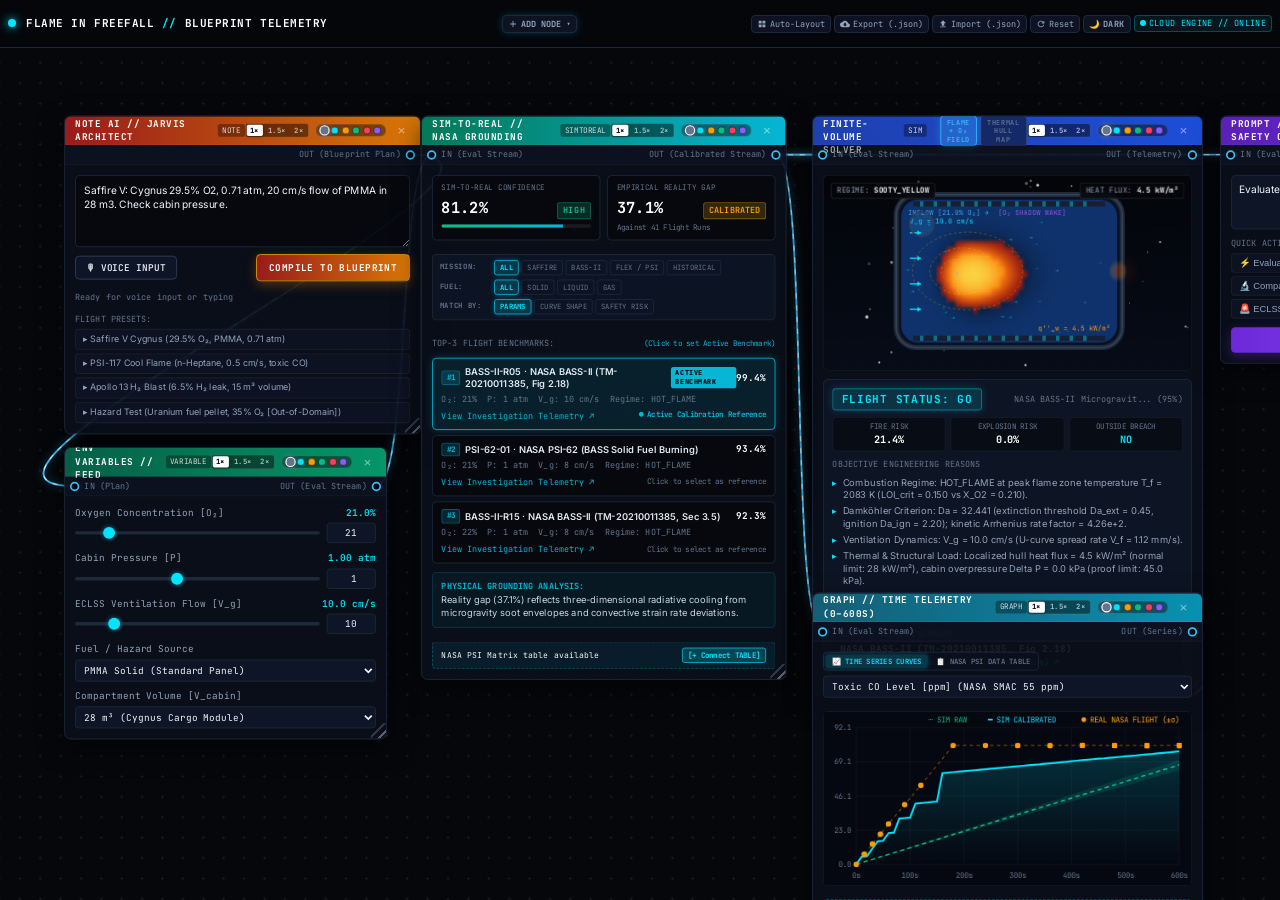
==== commit 5fdf01f9: "fix: resolve AI DIFF NaN and EQUAL RISK verdict, render markdown tables, accurate SMAC time, clean U" ====
--- a/frontend/index.html
+++ b/frontend/index.html
@@ -28,7 +28,7 @@
     <div class="add-nodes-dropdown-wrap">
       <button class="btn-bar btn-add-node-toggle" id="btn-add-node-toggle" title="Add blueprint node">
         <svg viewBox="0 0 24 24"><path d="M19 13h-6v6h-2v-6H5v-2h6V5h2v6h6v2z"/></svg>
-        <span data-i18n="add_node">+ ADD NODE ▾</span>
+        <span data-i18n="add_node">ADD NODE ▾</span>
       </button>
       <div class="add-nodes-dropdown-menu" id="add-nodes-menu">
         <button class="btn-add-node-item" data-type="variable"><span class="dot dot-var"></span><b>+ ENV</b> <span class="item-desc">(Environment & Inflow)</span></button>
--- a/frontend/styles.css
+++ b/frontend/styles.css
@@ -547,15 +547,28 @@
   transition: all 0.12s ease;
 }
 
-.btn-node-scale:hover {
+.btn-node-scale:hover,
+.node-scale-btn:hover {
   color: #FFFFFF;
   background: rgba(255, 255, 255, 0.15);
 }
 
-.btn-node-scale.active {
-  background: var(--color-go);
-  color: #050811;
-  font-weight: 800;
+.btn-node-scale.active,
+.node-scale-btn.active {
+  background: #FFFFFF !important;
+  color: #0F172A !important;
+  font-weight: 800 !important;
+  box-shadow: 0 1px 3px rgba(0, 0, 0, 0.4);
+}
+
+.node-type-aidiff .btn-node-scale.active,
+.node-type-aidiff .node-scale-btn.active,
+.node-type-brief .btn-node-scale.active,
+.node-type-brief .node-scale-btn.active {
+  background: #FFFFFF !important;
+  color: #090D16 !important;
+  font-weight: 800 !important;
+  box-shadow: 0 1px 4px rgba(0, 0, 0, 0.5);
 }
 
 .node-color-palette {
@@ -3137,9 +3150,27 @@
 }
 
 body.theme-light .btn-node-scale.active,
-[data-theme="light"] .btn-node-scale.active {
-  background: #0284C7;
-  color: #FFFFFF;
+body.theme-light .node-scale-btn.active,
+[data-theme="light"] .btn-node-scale.active,
+[data-theme="light"] .node-scale-btn.active {
+  background: #0F172A !important;
+  color: #FFFFFF !important;
+  font-weight: 800 !important;
+  box-shadow: 0 1px 3px rgba(0, 0, 0, 0.2);
+}
+
+body.theme-light .node-type-aidiff .btn-node-scale.active,
+body.theme-light .node-type-aidiff .node-scale-btn.active,
+body.theme-light .node-type-brief .btn-node-scale.active,
+body.theme-light .node-type-brief .node-scale-btn.active,
+[data-theme="light"] .node-type-aidiff .btn-node-scale.active,
+[data-theme="light"] .node-type-aidiff .node-scale-btn.active,
+[data-theme="light"] .node-type-brief .btn-node-scale.active,
+[data-theme="light"] .node-type-brief .node-scale-btn.active {
+  background: #0F172A !important;
+  color: #FFFFFF !important;
+  font-weight: 800 !important;
+  box-shadow: 0 1px 3px rgba(0, 0, 0, 0.25);
 }
 
 body.theme-light .node-color-palette,
@@ -3179,4 +3210,112 @@
   color: #0F172A;
   border-bottom-color: #CBD5E1;
 }
+
+/* =========================================================================
+   AI MARKDOWN TABLE & RESPONSE FORMATTING
+   ========================================================================= */
+
+.ai-diff-table {
+  width: 100%;
+  border-collapse: collapse;
+  margin: 10px 0 14px 0;
+  font-family: var(--font-mono);
+  font-size: 11px;
+  background: rgba(10, 15, 26, 0.7);
+  border: 1px solid rgba(255, 255, 255, 0.12);
+  border-radius: 6px;
+  overflow: hidden;
+}
+
+.ai-diff-table th {
+  background: rgba(255, 255, 255, 0.08);
+  color: #00E5FF;
+  text-align: left;
+  padding: 6px 10px;
+  font-size: 10px;
+  font-weight: 700;
+  letter-spacing: 0.05em;
+  text-transform: uppercase;
+  border-bottom: 1px solid rgba(255, 255, 255, 0.15);
+}
+
+.ai-diff-table td {
+  padding: 6px 10px;
+  color: var(--text-primary);
+  border-bottom: 1px solid rgba(255, 255, 255, 0.06);
+  line-height: 1.35;
+}
+
+.ai-diff-table tr:last-child td {
+  border-bottom: none;
+}
+
+.ai-diff-table tr:hover td {
+  background: rgba(255, 255, 255, 0.04);
+}
+
+.ai-response-heading {
+  color: #00E5FF;
+  font-family: var(--font-mono);
+  font-size: 12px;
+  font-weight: 700;
+  letter-spacing: 0.05em;
+  margin: 12px 0 6px 0;
+  text-transform: uppercase;
+}
+
+.ai-response-ul {
+  margin: 6px 0 10px 18px;
+  padding: 0;
+}
+
+.ai-response-li {
+  margin-bottom: 4px;
+  line-height: 1.4;
+  font-size: 12px;
+}
+
+.diff-code {
+  font-family: var(--font-mono);
+  font-size: 10.5px;
+  background: rgba(255, 255, 255, 0.1);
+  padding: 1px 4px;
+  border-radius: 3px;
+  color: #F59E0B;
+}
+
+/* Light Theme Support */
+body.theme-light .ai-diff-table,
+[data-theme="light"] .ai-diff-table {
+  background: #FFFFFF;
+  border: 1px solid #CBD5E1;
+}
+
+body.theme-light .ai-diff-table th,
+[data-theme="light"] .ai-diff-table th {
+  background: #F1F5F9;
+  color: #0284C7;
+  border-bottom: 1px solid #CBD5E1;
+}
+
+body.theme-light .ai-diff-table td,
+[data-theme="light"] .ai-diff-table td {
+  color: #0F172A;
+  border-bottom: 1px solid #E2E8F0;
+}
+
+body.theme-light .ai-diff-table tr:hover td,
+[data-theme="light"] .ai-diff-table tr:hover td {
+  background: #F8FAFC;
+}
+
+body.theme-light .ai-response-heading,
+[data-theme="light"] .ai-response-heading {
+  color: #0284C7;
+}
+
+body.theme-light .diff-code,
+[data-theme="light"] .diff-code {
+  background: #E2E8F0;
+  color: #B45309;
 }
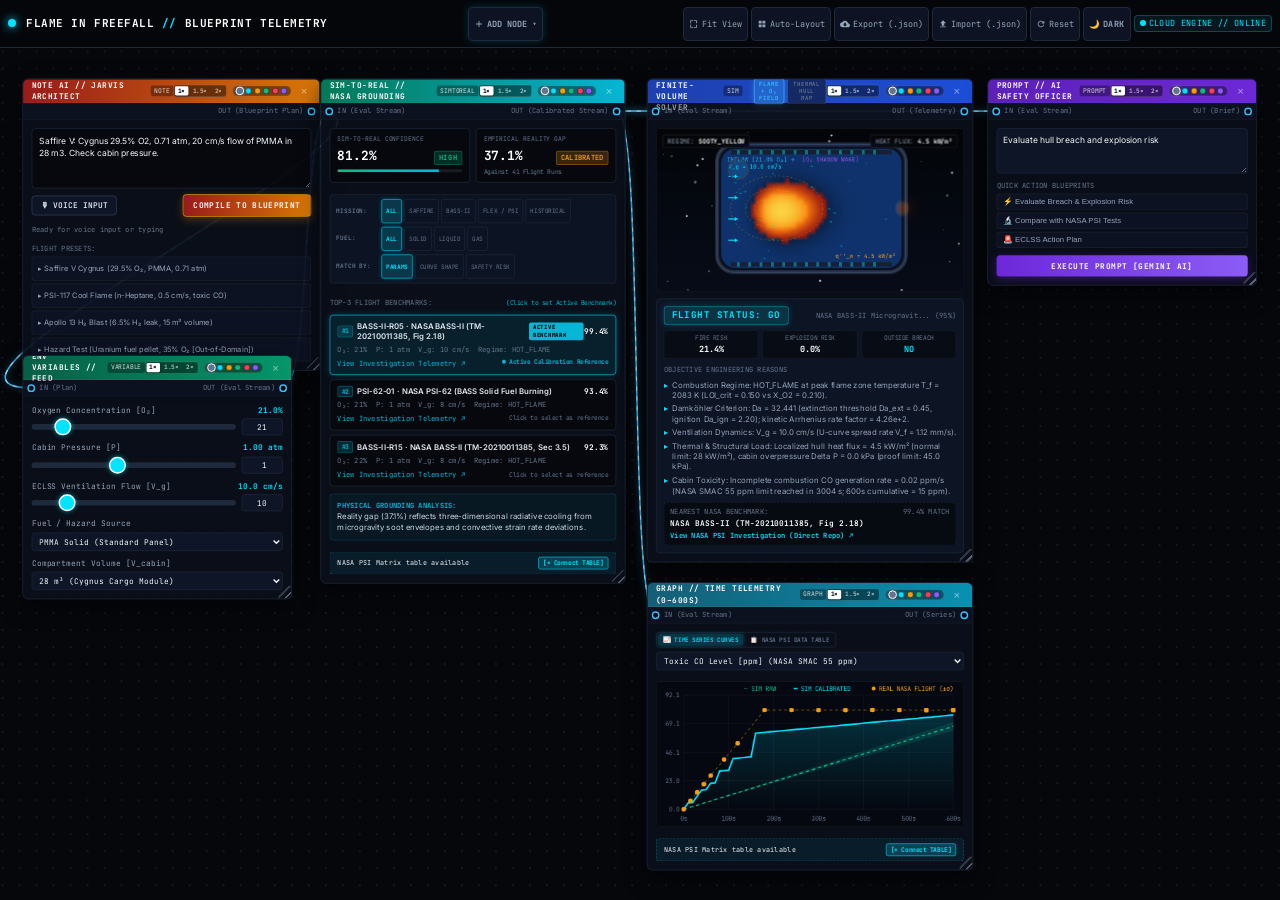
==== commit 21f18899: "feat: touchscreen pointer events, pinch-to-zoom, tap-to-connect pins, fit view, and UI polish" ====
--- a/frontend/index.html
+++ b/frontend/index.html
@@ -44,6 +44,13 @@
 
     <!-- TOP BAR ACTIONS -->
     <div class="actions-section">
+      <button class="btn-bar" id="btn-fit-view" title="Center and fit all nodes into screen">
+        <svg viewBox="0 0 24 24">
+          <path d="M5 5h5V3H3v7h2V5zm14-2h-7v2h5v5h2V3zm-2 16h-5v2h7v-7h-2v5zM5 14H3v7h7v-2H5v-5z" />
+        </svg>
+        <span class="btn-text" data-i18n="fit_view">Fit View</span>
+      </button>
+
       <button class="btn-bar" id="btn-autolayout" title="Automatically align and arrange nodes">
         <svg viewBox="0 0 24 24">
           <path d="M4 4h7v7H4V4zm0 9h7v7H4v-7zm9-9h7v7h-7V4zm0 9h7v7h-7v-7z" />
--- a/frontend/styles.css
+++ b/frontend/styles.css
@@ -261,15 +261,19 @@
   border: 1px solid var(--border-card);
   color: var(--text-secondary);
   font-family: var(--font-mono);
-  font-size: 9.5px;
-  padding: 3px 6px;
+  font-size: 10px;
+  min-height: 34px;
+  padding: 4px 10px;
   border-radius: 4px;
   cursor: pointer;
-  display: flex;
-  align-items: center;
-  gap: 4px;
+  display: inline-flex;
+  align-items: center;
+  justify-content: center;
+  gap: 5px;
   white-space: nowrap;
   transition: all 0.15s ease;
+  user-select: none;
+  -webkit-user-select: none;
 }
 
 .btn-bar:hover {
@@ -328,6 +332,9 @@
   background-size: 24px 24px;
   background-position: 0 0;
   display: block;
+  touch-action: none;
+  user-select: none;
+  -webkit-user-select: none;
 }
 
 #viewport.panning {
@@ -342,6 +349,9 @@
   height: 100%;
   transform-origin: 0 0;
   pointer-events: none;
+  touch-action: none;
+  user-select: none;
+  -webkit-user-select: none;
   /* Let children handle pointer events */
 }
 
@@ -449,6 +459,9 @@
   border-top-right-radius: 7px;
   cursor: grab;
   border-bottom: 1px solid rgba(255, 255, 255, 0.08);
+  touch-action: none;
+  user-select: none;
+  -webkit-user-select: none;
 }
 
 .node-header:active {
@@ -758,6 +771,20 @@
   background: linear-gradient(135deg, transparent 40%, rgba(148, 163, 184, 0.4) 40%, rgba(148, 163, 184, 0.4) 50%, transparent 50%, transparent 70%, rgba(148, 163, 184, 0.8) 70%, rgba(148, 163, 184, 0.8) 80%, transparent 80%);
   transition: background 0.15s ease, opacity 0.15s ease;
   opacity: 0.7;
+  touch-action: none;
+}
+
+.node-resizer::after,
+.node-resize-handle::after {
+  content: '';
+  position: absolute;
+  right: 0;
+  bottom: 0;
+  width: 40px;
+  height: 40px;
+  z-index: 52;
+  cursor: nwse-resize;
+  touch-action: none;
 }
 
 .bp-node:hover .node-resizer,
@@ -806,6 +833,22 @@
   font-size: 10px;
   color: var(--text-muted);
   transition: color 0.15s ease;
+  touch-action: none;
+  user-select: none;
+  -webkit-user-select: none;
+}
+
+.pin::after {
+  content: '';
+  position: absolute;
+  top: 50%;
+  left: 50%;
+  transform: translate(-50%, -50%);
+  width: 40px;
+  height: 40px;
+  z-index: 15;
+  cursor: pointer;
+  touch-action: none;
 }
 
 .pin:hover {
@@ -841,6 +884,38 @@
   box-shadow: 0 0 6px var(--wire-glow);
 }
 
+/* TAP-TO-CONNECT ACTIVE PIN HIGHLIGHT */
+.pin.pin-selected {
+  color: #00E5FF !important;
+  font-weight: 700;
+}
+
+.pin.pin-selected .pin-socket {
+  background: #00E5FF !important;
+  border-color: #FFFFFF !important;
+  box-shadow: 0 0 10px #00E5FF, 0 0 20px rgba(0, 229, 255, 0.8) !important;
+  transform: scale(1.4) !important;
+  animation: pinSelectedPulse 1.2s infinite ease-in-out;
+}
+
+@keyframes pinSelectedPulse {
+  0% { transform: scale(1.25); box-shadow: 0 0 8px #00E5FF; }
+  50% { transform: scale(1.5); box-shadow: 0 0 16px #00E5FF, 0 0 24px rgba(0, 229, 255, 0.9); }
+  100% { transform: scale(1.25); box-shadow: 0 0 8px #00E5FF; }
+}
+
+body.theme-light .pin.pin-selected,
+[data-theme="light"] .pin.pin-selected {
+  color: #0284C7 !important;
+}
+
+body.theme-light .pin.pin-selected .pin-socket,
+[data-theme="light"] .pin.pin-selected .pin-socket {
+  background: #0284C7 !important;
+  border-color: #0F172A !important;
+  box-shadow: 0 0 10px #0284C7, 0 0 20px rgba(2, 132, 199, 0.8) !important;
+}
+
 /* =========================================================================
    NODE 1: VARIABLE / PARAMETER
    ========================================================================= */
@@ -879,26 +954,41 @@
   flex: 1;
   -webkit-appearance: none;
   appearance: none;
-  height: 4px;
-  border-radius: 2px;
+  height: 8px;
+  border-radius: 4px;
   background: #1E293B;
   outline: none;
+  touch-action: pan-y;
+  cursor: pointer;
 }
 
 input[type="range"]::-webkit-slider-thumb {
   -webkit-appearance: none;
   appearance: none;
-  width: 14px;
-  height: 14px;
+  width: 24px;
+  height: 24px;
   border-radius: 50%;
   background: var(--color-go);
+  border: 2px solid #FFFFFF;
   cursor: pointer;
-  box-shadow: 0 0 6px rgba(0, 229, 255, 0.5);
+  box-shadow: 0 0 8px rgba(0, 229, 255, 0.6);
   transition: transform 0.1s ease;
 }
 
-input[type="range"]::-webkit-slider-thumb:hover {
-  transform: scale(1.2);
+input[type="range"]::-moz-range-thumb {
+  width: 24px;
+  height: 24px;
+  border-radius: 50%;
+  background: var(--color-go);
+  border: 2px solid #FFFFFF;
+  cursor: pointer;
+  box-shadow: 0 0 8px rgba(0, 229, 255, 0.6);
+  transition: transform 0.1s ease;
+}
+
+input[type="range"]::-webkit-slider-thumb:hover,
+input[type="range"]::-webkit-slider-thumb:active {
+  transform: scale(1.15);
 }
 
 input[type="number"],
@@ -2258,7 +2348,7 @@
    ========================================================================= */
 
 .node-type-table {
-  width: 490px;
+  width: 540px;
 }
 
 .table-node-sections {
@@ -2407,7 +2497,7 @@
   width: 100%;
   border-collapse: collapse;
   font-family: var(--font-mono);
-  font-size: 9px;
+  font-size: 11px;
 }
 
 .psi-matrix-table th {
@@ -2417,20 +2507,22 @@
   color: var(--text-secondary);
   font-weight: 700;
   text-transform: uppercase;
-  padding: 5px 6px;
+  padding: 4px 5px;
   border-bottom: 1px solid var(--border-card);
   white-space: nowrap;
   text-align: left;
   z-index: 2;
-  font-size: 8.5px;
+  font-size: 10px;
+  letter-spacing: 0.02em;
 }
 
 .psi-matrix-table td {
-  padding: 4px 6px;
+  padding: 3px 5px;
   border-bottom: 1px solid rgba(255, 255, 255, 0.04);
   color: var(--text-primary);
   white-space: nowrap;
-  font-size: 9px;
+  font-size: 11px;
+  line-height: 1.3;
 }
 
 .psi-matrix-table tbody tr {
@@ -3318,4 +3410,18 @@
 [data-theme="light"] .diff-code {
   background: #E2E8F0;
   color: #B45309;
+}
+
+/* =========================================================================
+   TOUCHSCREEN ERGONOMICS & MINIMUM HIT TARGETS
+   ========================================================================= */
+
+.btn-bar,
+.btn-action,
+.btn-add-node-item,
+.btn-s2r-filter,
+.btn-table-filter,
+.note-preset-chip {
+  min-height: 34px;
+  box-sizing: border-box;
 }
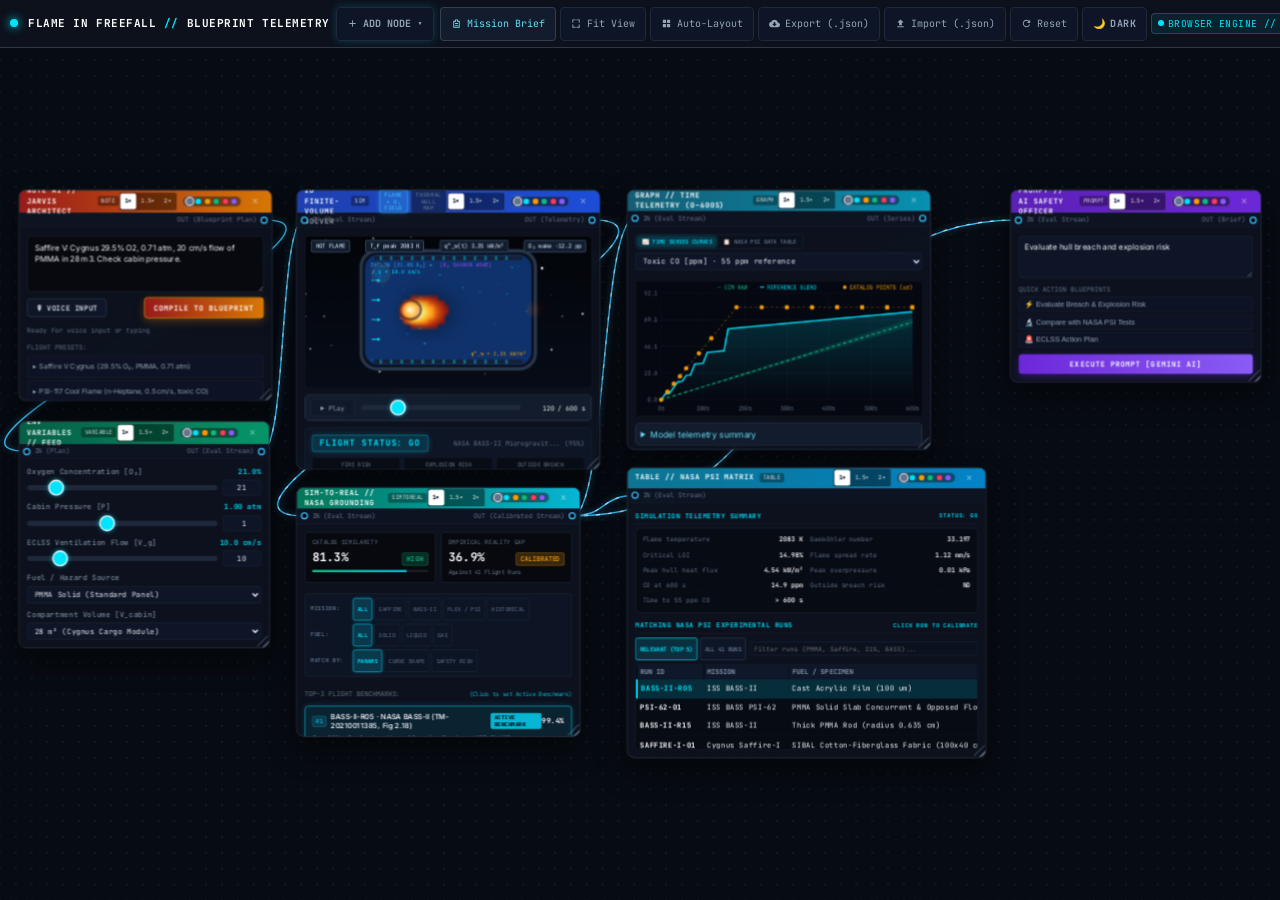
==== commit 8e1eddf1: "feat(polish): SpaceX/Apple/NASA UI/UX overhaul, 2D flame time-evolution, physics audit & trade-off d" ====
--- a/frontend/index.html
+++ b/frontend/index.html
@@ -7,7 +7,7 @@
   <title>Flame in Freefall // Blueprint Telemetry</title>
   <meta name="description"
     content="SpaceX Telemetry Style Node Graph Dashboard for Microgravity Combustion Physics & NASA Safety Engineering">
-  <link rel="stylesheet" href="styles.css">
+  <link rel="stylesheet" href="styles.css?v=12">
   <link rel="icon"
     href="data:image/svg+xml,<svg xmlns='http://www.w3.org/2000/svg' viewBox='0 0 100 100'><text y='.9em' font-size='90'>🚀</text></svg>">
 </head>
@@ -26,11 +26,12 @@
 
     <!-- ADD NODE DROPDOWN (COMPACT FOR ALL SCREENS) -->
     <div class="add-nodes-dropdown-wrap">
-      <button class="btn-bar btn-add-node-toggle" id="btn-add-node-toggle" title="Add blueprint node">
+      <button class="btn-bar btn-add-node-toggle" id="btn-add-node-toggle" title="Add blueprint node" aria-controls="add-nodes-menu" aria-expanded="false">
         <svg viewBox="0 0 24 24"><path d="M19 13h-6v6h-2v-6H5v-2h6V5h2v6h6v2z"/></svg>
         <span data-i18n="add_node">ADD NODE ▾</span>
       </button>
       <div class="add-nodes-dropdown-menu" id="add-nodes-menu">
+        <button class="btn-add-node-item btn-tradeoff" id="btn-tradeoff-demo" type="button"><span aria-hidden="true">⚡</span><b>Load 2-Network Trade-Off Demo</b></button>
         <button class="btn-add-node-item" data-type="variable"><span class="dot dot-var"></span><b>+ ENV</b> <span class="item-desc">(Environment & Inflow)</span></button>
         <button class="btn-add-node-item" data-type="sim"><span class="dot dot-sim"></span><b>+ SIM 2D</b> <span class="item-desc">(Finite-Volume Solver)</span></button>
         <button class="btn-add-node-item" data-type="simtoreal"><span class="dot dot-s2r"></span><b>+ SIM-TO-REAL</b> <span class="item-desc">(NASA Grounding)</span></button>
@@ -44,6 +45,10 @@
 
     <!-- TOP BAR ACTIONS -->
     <div class="actions-section">
+      <button class="btn-bar btn-mission-brief" id="btn-mission-brief" type="button" aria-haspopup="dialog">
+        <svg aria-hidden="true" viewBox="0 0 24 24"><path d="M9 3h6v3h4v15H5V6h4V3zm2 2v3H7v11h10V8h-4V5h-2zm-2 6h6v2H9zm0 4h6v2H9z"/></svg>
+        <span>Mission Brief</span>
+      </button>
       <button class="btn-bar" id="btn-fit-view" title="Center and fit all nodes into screen">
         <svg viewBox="0 0 24 24">
           <path d="M5 5h5V3H3v7h2V5zm14-2h-7v2h5v5h2V3zm-2 16h-5v2h7v-7h-2v5zM5 14H3v7h7v-2H5v-5z" />
@@ -90,7 +95,7 @@
 
       <div class="connection-pill" id="connection-status-pill">
         <div class="connection-dot"></div>
-        <span id="connection-status-text">PORT 5000 // CORE ONLINE</span>
+        <span id="connection-status-text">BROWSER ENGINE // ONLINE</span>
       </div>
     </div>
   </header>
@@ -149,9 +154,21 @@
   <!-- TOAST NOTIFICATIONS -->
   <div id="toast-container"></div>
 
+  <dialog class="mission-brief" id="mission-brief" aria-labelledby="mission-brief-title">
+    <div class="mission-brief-header">
+      <h2 id="mission-brief-title">Flight Readiness Safety Report</h2>
+      <form method="dialog"><button class="btn-bar" aria-label="Close Mission Brief" autofocus>Close</button></form>
+    </div>
+    <div class="mission-brief-body" id="mission-brief-body"></div>
+    <div class="mission-brief-footer">
+      <span id="mission-copy-status" role="status"></span>
+      <button class="btn-bar btn-mission-brief" id="btn-copy-report" type="button">Copy Report</button>
+    </div>
+  </dialog>
+
   <!-- CORE LOGIC -->
-  <script src="standalone_api.js"></script>
-  <script src="app.js"></script>
+  <script src="standalone_api.js?v=12"></script>
+  <script src="app.js?v=12"></script>
 </body>
 
-</html>+</html>
--- a/frontend/styles.css
+++ b/frontend/styles.css
@@ -374,7 +374,7 @@
   filter: drop-shadow(0 0 5px var(--wire-glow));
   pointer-events: stroke;
   cursor: pointer;
-  transition: stroke-width 0.15s ease, stroke 0.15s ease;
+  transition: stroke-width 0.15s ease, stroke 0.15s ease, filter 0.15s ease;
 }
 
 .wire-path:hover {
@@ -383,9 +383,19 @@
 }
 
 .wire-path.selected {
-  stroke: var(--color-nogo);
-  stroke-width: 3.5;
-  filter: drop-shadow(0 0 8px rgba(255, 42, 84, 0.6));
+  stroke: #00E5FF !important;
+  stroke-width: 4.5px !important;
+  filter: drop-shadow(0 0 10px #00E5FF) drop-shadow(0 0 18px rgba(0, 229, 255, 0.85)) !important;
+}
+
+/* Invisible 18px stroke hitbox for easy finger/mouse selection */
+.wire-hitbox {
+  fill: none;
+  stroke: transparent;
+  stroke-width: 18px;
+  pointer-events: stroke;
+  cursor: pointer;
+  touch-action: none;
 }
 
 .wire-flow {
@@ -444,9 +454,11 @@
 }
 
 .bp-node.selected,
-.node.selected {
-  border-color: var(--border-focus);
-  box-shadow: 0 0 0 1px var(--border-focus), 0 16px 45px rgba(0, 0, 0, 0.8);
+.bp-node.node-selected,
+.node.selected,
+.node.node-selected {
+  border-color: #00E5FF !important;
+  box-shadow: 0 0 0 2px #00E5FF, 0 16px 45px rgba(0, 0, 0, 0.8), 0 0 24px rgba(0, 229, 255, 0.45) !important;
 }
 
 .node-header {
@@ -513,14 +525,17 @@
   color: rgba(255, 255, 255, 0.5);
   font-size: 16px;
   line-height: 1;
-  width: 20px;
-  height: 20px;
+  width: 26px;
+  height: 26px;
+  min-width: 26px;
+  min-height: 26px;
   border-radius: 4px;
   cursor: pointer;
-  display: flex;
+  display: inline-flex;
   align-items: center;
   justify-content: center;
   transition: all 0.15s ease;
+  touch-action: manipulation;
 }
 
 .btn-node-close:hover {
@@ -551,13 +566,19 @@
   border: none;
   color: rgba(255, 255, 255, 0.65);
   font-family: var(--font-mono);
-  font-size: 8.5px;
-  font-weight: 700;
-  padding: 1.5px 4.5px;
-  border-radius: 2px;
+  font-size: 9px;
+  font-weight: 700;
+  padding: 3px 6px;
+  min-height: 24px;
+  min-width: 24px;
+  border-radius: 3px;
   cursor: pointer;
+  display: inline-flex;
+  align-items: center;
+  justify-content: center;
   line-height: 1.1;
   transition: all 0.12s ease;
+  touch-action: manipulation;
 }
 
 .btn-node-scale:hover,
@@ -595,14 +616,27 @@
 }
 
 .node-color-dot {
-  width: 9px;
-  height: 9px;
+  position: relative;
+  width: 10px;
+  height: 10px;
   border-radius: 50%;
   border: 1px solid rgba(0, 0, 0, 0.5);
   cursor: pointer;
   padding: 0;
   outline: none;
   transition: transform 0.12s ease, box-shadow 0.12s ease;
+  touch-action: manipulation;
+}
+
+.node-color-dot::after {
+  content: '';
+  position: absolute;
+  top: 50%;
+  left: 50%;
+  transform: translate(-50%, -50%);
+  width: 28px;
+  height: 28px;
+  cursor: pointer;
 }
 
 .node-color-dot:hover {
@@ -2047,47 +2081,74 @@
    CONTEXT MENU (Right-Click Spawn Menu)
    ========================================================================= */
 
-#context-menu {
+#context-menu,
+.bp-context-menu {
   position: fixed;
-  background: rgba(10, 15, 26, 0.96);
-  backdrop-filter: blur(14px);
+  background: rgba(10, 15, 26, 0.98);
+  backdrop-filter: blur(16px);
   border: 1px solid var(--border-card);
-  border-radius: 6px;
-  box-shadow: 0 10px 30px rgba(0, 0, 0, 0.8), 0 0 1px rgba(255, 255, 255, 0.1);
-  padding: 4px;
+  border-radius: 8px;
+  box-shadow: 0 12px 35px rgba(0, 0, 0, 0.85), 0 0 1px rgba(255, 255, 255, 0.15);
+  padding: 6px;
   display: none;
   flex-direction: column;
-  gap: 2px;
-  z-index: 2000;
-  min-width: 220px;
+  gap: 3px;
+  z-index: 2500;
+  min-width: 230px;
+  max-width: 290px;
+  user-select: none;
+  -webkit-user-select: none;
 }
 
 .context-header {
-  padding: 6px 10px;
-  font-family: var(--font-mono);
-  font-size: 10px;
+  padding: 8px 12px;
+  font-family: var(--font-mono);
+  font-size: 10.5px;
+  font-weight: 700;
   letter-spacing: 0.08em;
-  color: var(--text-muted);
+  color: var(--color-go);
   text-transform: uppercase;
-  border-bottom: 1px solid rgba(255, 255, 255, 0.06);
-  margin-bottom: 2px;
+  border-bottom: 1px solid rgba(255, 255, 255, 0.08);
+  margin-bottom: 3px;
 }
 
 .context-item {
   display: flex;
   align-items: center;
-  gap: 8px;
-  padding: 7px 10px;
-  border-radius: 4px;
+  gap: 10px;
+  padding: 8px 12px;
+  min-height: 40px;
+  box-sizing: border-box;
+  border-radius: 5px;
   font-size: 12px;
+  font-family: var(--font-mono);
   color: var(--text-primary);
   cursor: pointer;
   transition: all 0.12s ease;
-}
-
-.context-item:hover {
-  background: rgba(0, 229, 255, 0.12);
-  color: var(--color-go);
+  touch-action: manipulation;
+}
+
+.context-item:hover,
+.context-item:active {
+  background: rgba(0, 229, 255, 0.15);
+  color: #00E5FF;
+}
+
+.context-item.danger {
+  color: #EF4444;
+}
+
+.context-item.danger:hover,
+.context-item.danger:active {
+  background: rgba(239, 68, 68, 0.2);
+  color: #EF4444;
+}
+
+.context-item.cancel-item {
+  color: var(--text-muted);
+  border-top: 1px solid rgba(255, 255, 255, 0.06);
+  margin-top: 2px;
+  font-size: 11px;
 }
 
 .context-dot {
@@ -2255,11 +2316,10 @@
 }
 
 @media (max-width: 1440px) {
-
   #top-bar,
   .topbar {
-    padding: 0 8px;
-    gap: 4px;
+    padding: 0 10px;
+    gap: 6px;
   }
 
   .brand-title {
@@ -2270,40 +2330,76 @@
   .brand-subtitle {
     display: none;
   }
-
-  .add-nodes-section {
-    padding: 1px 4px;
-    gap: 2px;
+}
+
+@media (max-width: 1024px) {
+  #top-bar,
+  .topbar {
+    overflow-x: auto;
+    -webkit-overflow-scrolling: touch;
+    flex-wrap: nowrap;
+    justify-content: flex-start;
+    padding: 0 8px;
+    gap: 6px;
+    scrollbar-width: none;
   }
 
-  .add-node-label {
-    font-size: 8.5px;
+  #top-bar::-webkit-scrollbar,
+  .topbar::-webkit-scrollbar {
+    display: none;
   }
 
-  .btn-add-node {
-    font-size: 8.5px;
-    padding: 2px 4px;
+  .topbar-brand {
+    flex-shrink: 0;
   }
 
+  .add-nodes-dropdown-wrap {
+    flex-shrink: 0;
+  }
+
   .actions-section {
-    gap: 3px;
+    flex-shrink: 0;
+    gap: 5px;
+    flex-wrap: nowrap;
   }
 
   .btn-bar {
-    font-size: 8.5px;
-    padding: 2px 5px;
-    gap: 3px;
+    min-height: 34px;
+    padding: 4px 8px;
+    font-size: 10px;
   }
 
-  .btn-bar svg {
-    width: 10px;
-    height: 10px;
+  .btn-node-scale,
+  .node-scale-btn {
+    min-height: 32px;
+    min-width: 32px;
+    font-size: 10px;
   }
 
-  .connection-pill {
-    font-size: 8.5px;
-    padding: 2px 5px;
-    gap: 3px;
+  .btn-node-close {
+    min-width: 34px;
+    min-height: 34px;
+    font-size: 18px;
+  }
+}
+
+@media (max-width: 640px) {
+  .brand-title {
+    font-size: 9.5px;
+    letter-spacing: 0.03em;
+  }
+
+  .brand-subtitle {
+    display: none;
+  }
+
+  .btn-bar {
+    padding: 3px 6px;
+    font-size: 9px;
+  }
+
+  .btn-bar .btn-text {
+    font-size: 9px;
   }
 }
 
@@ -3137,14 +3233,15 @@
   border-color: #CBD5E1;
 }
 
-body.theme-light #context-menu {
+body.theme-light #context-menu,
+body.theme-light .bp-context-menu {
   background: #FFFFFF;
   border-color: #CBD5E1;
   box-shadow: 0 10px 25px rgba(0, 0, 0, 0.15);
 }
 
 body.theme-light .context-header {
-  color: #64748B;
+  color: #0284C7;
   border-bottom-color: #E2E8F0;
 }
 
@@ -3152,9 +3249,16 @@
   color: #1E293B;
 }
 
-body.theme-light .context-item:hover {
+body.theme-light .context-item:hover,
+body.theme-light .context-item:active {
   background: #F1F5F9;
   color: #0284C7;
+}
+
+body.theme-light .context-item.danger:hover,
+body.theme-light .context-item.danger:active {
+  background: rgba(239, 68, 68, 0.1);
+  color: #DC2626;
 }
 
 body.theme-light .telemetry-summary-value {
@@ -3424,4 +3528,257 @@
 .note-preset-chip {
   min-height: 34px;
   box-sizing: border-box;
-}+}
+/* Flight console */
+:root {
+  --bg-canvas: #070b12;
+  --bg-grid: rgba(56, 189, 248, .09);
+  --node-bg: rgba(13, 19, 31, .93);
+  --node-border: rgba(148, 163, 184, .26);
+  --node-shadow: 0 18px 42px rgba(0, 0, 0, .50), inset 0 1px rgba(255, 255, 255, .06);
+  --surface-sub: #121c2c;
+  --surface-raised: #172236;
+  --accent-cyan: #64ddf5;
+  --accent-amber: #ffcd79;
+  --console-muted: #a8b6cb;
+  --console-danger: #ff859a;
+}
+
+body.theme-light {
+  --bg-canvas: #f3f5f8;
+  --bg-grid: rgba(15, 23, 42, .10);
+  --node-bg: rgba(255, 255, 255, .97);
+  --node-border: rgba(15, 23, 42, .19);
+  --node-shadow: 0 12px 30px rgba(15, 23, 42, .09), 0 1px 3px rgba(15, 23, 42, .10);
+  --surface-sub: #f0f4fa;
+  --surface-raised: #e4ecf7;
+  --accent-cyan: #006581;
+  --accent-amber: #845000;
+  --console-muted: #40516a;
+  --console-danger: #a31c37;
+}
+
+#viewport {
+  background-color: var(--bg-canvas);
+  background-image: radial-gradient(circle, var(--bg-grid) 1px, transparent 1px);
+  background-size: 20px 20px;
+}
+
+#top-bar,
+body.theme-light #top-bar {
+  background: var(--node-bg);
+  border-color: var(--node-border);
+  backdrop-filter: blur(14px);
+}
+
+.bp-node,
+body.theme-light .bp-node {
+  background: var(--node-bg);
+  border-color: var(--node-border);
+  border-radius: 12px;
+  box-shadow: var(--node-shadow);
+  backdrop-filter: blur(14px);
+}
+
+.bp-node[data-accent-color="cyan"],
+body.theme-light .bp-node[data-accent-color="cyan"] { border-color: var(--accent-cyan); }
+.bp-node[data-accent-color="amber"],
+body.theme-light .bp-node[data-accent-color="amber"] { border-color: var(--accent-amber); }
+
+.node-title { letter-spacing: .045em; }
+.node-body { scrollbar-width: thin; touch-action: pan-y; overscroll-behavior: contain; }
+.node-body :is(.brief-content, .diff-output-box, .graph-table-container) { touch-action: pan-y; }
+.bp-node .btn-bar:focus-visible,
+.btn-bar:focus-visible,
+.btn-add-node-item:focus-visible,
+.sim-time-slider:focus-visible,
+.graph-telemetry > summary:focus-visible {
+  outline: 2px solid var(--accent-cyan);
+  outline-offset: 2px;
+}
+
+.wire-flow-pulse {
+  fill: none;
+  stroke-dasharray: 6 12;
+  stroke-width: 2.2;
+  opacity: .75;
+  pointer-events: none;
+  vector-effect: non-scaling-stroke;
+  animation: telemetryPulse 1.1s linear infinite;
+}
+
+.wire-flow-pulse:not([data-active]),
+.wire-path.selected + .wire-flow-pulse { visibility: hidden; }
+.wire-hitbox { vector-effect: non-scaling-stroke; }
+
+@keyframes telemetryPulse { to { stroke-dashoffset: -36; } }
+
+@media (prefers-reduced-motion: reduce) {
+  .wire-flow-pulse { animation: none; }
+}
+
+.add-nodes-dropdown-menu {
+  position: fixed;
+  inset: auto;
+  margin: 0;
+  max-height: calc(100dvh - 66px);
+  max-width: calc(100vw - 16px);
+  overflow-y: auto;
+  border-radius: 10px;
+  background: var(--surface-sub);
+  border-color: var(--node-border);
+  box-shadow: var(--node-shadow);
+}
+
+.btn-tradeoff {
+  color: var(--accent-cyan);
+  min-height: 38px;
+  margin-bottom: 4px;
+  background: var(--surface-raised);
+}
+
+.btn-mission-brief {
+  color: var(--accent-cyan);
+  border-color: var(--node-border);
+  background: var(--surface-sub);
+  flex-shrink: 0;
+}
+
+.sim-time-bar {
+  display: grid;
+  grid-template-columns: 66px minmax(56px, 1fr) auto;
+  align-items: center;
+  gap: 10px;
+  padding: 6px 8px;
+  background: var(--surface-sub);
+  border: 1px solid var(--node-border);
+  border-radius: 7px;
+  font: 10px var(--font-mono);
+  color: var(--text-primary);
+}
+
+.sim-time-bar .sim-play-btn { width: 66px; min-height: 26px; justify-content: center; }
+.sim-time-bar .sim-time-slider { width: 100%; min-width: 0; accent-color: var(--accent-cyan); touch-action: pan-x; }
+.sim-time-readout { min-width: 88px; text-align: right; font-variant-numeric: tabular-nums; }
+.cutaway-canvas-container { flex-shrink: 0; }
+.sim-hud-overlay { flex-wrap: wrap; gap: 4px; top: 5px; }
+
+body .cutaway-canvas-container .hud-pill,
+body.theme-light .cutaway-canvas-container .hud-pill {
+  color: #eef6ff;
+  border-color: #526681;
+  background: #111d2e;
+  letter-spacing: 0;
+  font-size: 9px;
+}
+
+.node-type-sim.stream-idle .verdict-box,
+.node-type-simtoreal.stream-idle .node-body > * {
+  display: none;
+}
+.node-type-simtoreal.stream-idle .node-body::before { content: 'Awaiting evaluation stream.'; color: var(--console-muted); }
+
+.graph-telemetry {
+  background: var(--surface-sub);
+  border: 1px solid var(--node-border);
+  border-radius: 7px;
+  padding: 7px;
+}
+.graph-telemetry > summary { color: var(--accent-cyan); cursor: pointer; }
+.graph-telemetry > .telemetry-summary-grid { margin-top: 7px; }
+.telemetry-summary-item { font-variant-numeric: tabular-nums; }
+.brief-content, .diff-output-box { overflow-wrap: anywhere; }
+#canvas-world :is(input, textarea, select, summary) { scroll-margin: 8px; }
+
+body.theme-light :is(.verdict-box, .objective-reasons-list, .benchmark-card, .s2r-metric-box,
+.s2r-match-item, .s2r-info-card, .s2r-explanation-card, .telemetry-summary-item, .brief-content,
+.diff-verdict-banner, .ai-diff-table td, .diff-matrix-table td, .psi-table td, .graph-telemetry,
+#context-menu, .bp-context-menu, .add-nodes-dropdown-menu) {
+  background: var(--surface-sub);
+  border-color: var(--node-border);
+  color: #152238;
+}
+
+body.theme-light :is(.bench-header, .s2r-metric-title, .s2r-match-details, .s2r-match-mission, .context-header,
+.telemetry-summary-label, .metric-label, .brief-meta-time, .ai-response-li, .table-section-title) {
+  color: var(--console-muted);
+}
+
+body.theme-light :is(.note-preset-chip, .preset-chip, .note-preset-btn, .btn-s2r-filter,
+.s2r-link, .bench-link, .highlight-cyan, .s2r-metric-val, .s2r-match-pct, .s2r-match-name,
+.context-item:hover, .ai-response-heading, .diff-code, .btn-mission-brief, .btn-tradeoff) {
+  color: var(--accent-cyan);
+}
+
+body.theme-light :is(.ai-diff-table th, .diff-matrix-table th, .psi-table th, .note-preset-chip,
+.preset-chip, .note-preset-btn, .btn-s2r-filter) {
+  color: #183b5b;
+  background: var(--surface-raised);
+  border-color: var(--node-border);
+}
+
+body.theme-light :is(.highlight-danger, .status-nogo, .confidence-low, .delta-danger) { color: var(--console-danger); }
+body.theme-light :is(.confidence-medium, .status-caution, .brief-meta-query) { color: var(--accent-amber); }
+body.theme-light .wire-path.wire-accent-cyan { stroke: #087590; }
+body.theme-light .wire-path.wire-accent-amber { stroke: #a8610c; }
+body.theme-light .wire-path.selected { stroke: #006581 !important; }
+body.theme-light [style*="#06B6D4"] { color: var(--accent-cyan) !important; }
+body.theme-light [style*="#F59E0B"] { color: var(--accent-amber) !important; }
+
+.mission-brief {
+  position: fixed;
+  inset: 0;
+  width: min(880px, calc(100vw - 28px));
+  max-height: min(760px, calc(100dvh - 28px));
+  margin: auto;
+  padding: 0;
+  color: var(--text-primary);
+  background: var(--node-bg);
+  border: 1px solid var(--node-border);
+  border-radius: 16px;
+  box-shadow: var(--node-shadow);
+  overflow: hidden;
+}
+.mission-brief[open] { display: flex; flex-direction: column; }
+.mission-brief::backdrop { background: rgba(1, 6, 15, .65); backdrop-filter: blur(5px); }
+.mission-brief-header, .mission-brief-footer {
+  display: flex;
+  align-items: center;
+  justify-content: space-between;
+  gap: 12px;
+  padding: 15px clamp(12px, 3vw, 24px);
+  background: var(--surface-sub);
+}
+.mission-brief-header { border-bottom: 1px solid var(--node-border); }
+.mission-brief-footer { border-top: 1px solid var(--node-border); }
+.mission-brief-header h2 { font-size: clamp(16px, 3vw, 22px); letter-spacing: -.015em; }
+.mission-brief-body {
+  display: grid;
+  gap: 12px;
+  min-height: 0;
+  overflow: auto;
+  overscroll-behavior: contain;
+  padding: clamp(12px, 3vw, 24px);
+  touch-action: pan-y;
+}
+.mission-brief-body * { user-select: text; }
+.mission-scope, #mission-copy-status { color: var(--console-muted); }
+.mission-network {
+  display: grid;
+  gap: 7px;
+  padding: 14px;
+  background: var(--surface-sub);
+  border: 1px solid var(--node-border);
+  border-inline-start: 3px solid var(--accent-cyan);
+  border-radius: 8px;
+}
+.mission-network[data-accent="amber"] { border-inline-start-color: var(--accent-amber); }
+.mission-network h3 { font-size: 15px; }
+.mission-network h4 { margin-top: 4px; }
+.mission-network dl { display: grid; grid-template-columns: repeat(auto-fit, minmax(155px, 1fr)); gap: 1px; margin: 4px 0; }
+.mission-network dl > div { background: var(--surface-raised); padding: 6px 9px; }
+.mission-network dt { color: var(--console-muted); font-size: 11px; }
+.mission-network dd { font: 12px var(--font-mono); }
+.mission-network a { color: var(--accent-cyan); }
+.mission-network ol { padding-left: 20px; }
+.copy-report-fallback { width: 100%; min-height: 110px; padding: 8px; }
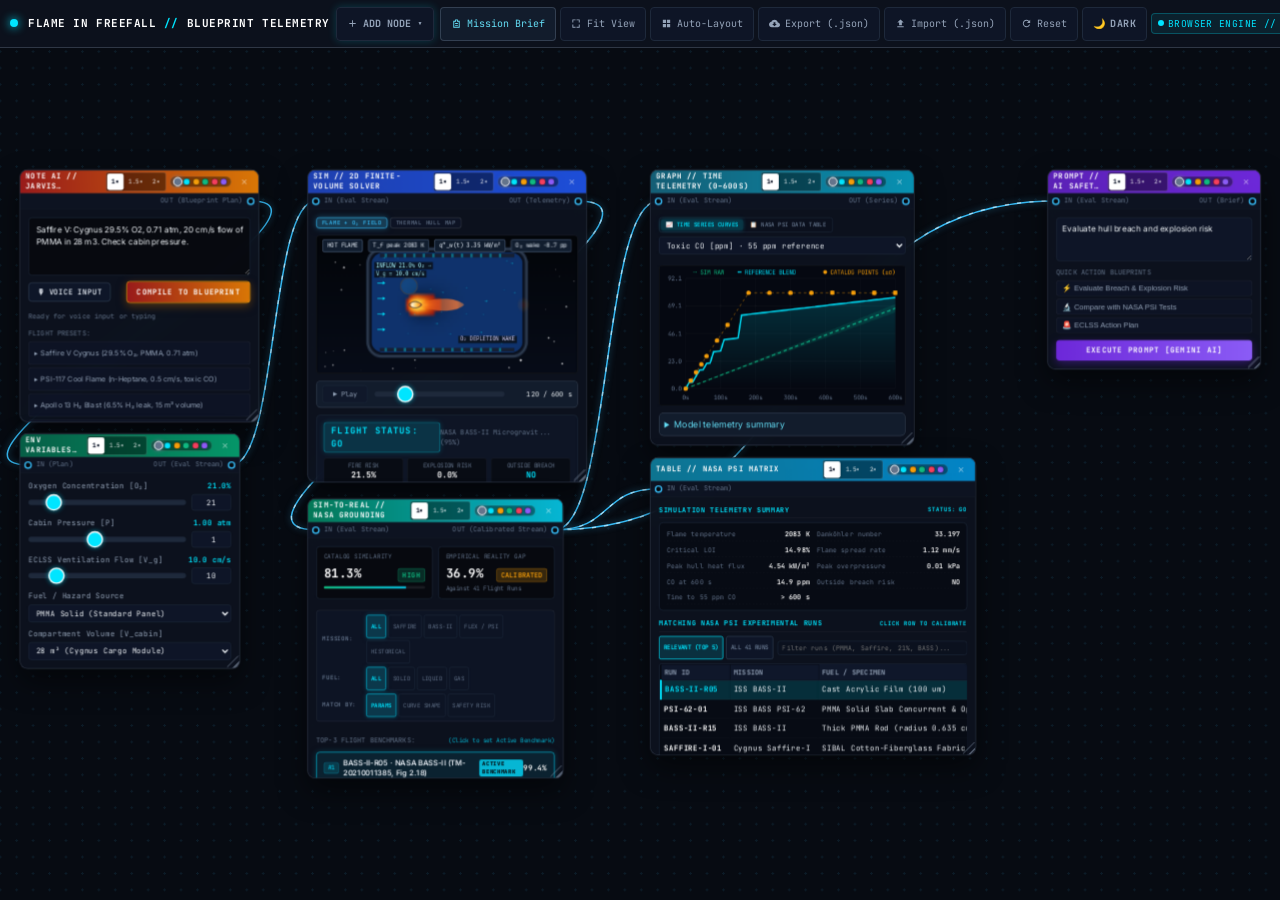
==== commit 9701ef49: "fix(ui): fit blueprint nodes to their content" ====
--- a/frontend/index.html
+++ b/frontend/index.html
@@ -7,7 +7,7 @@
   <title>Flame in Freefall // Blueprint Telemetry</title>
   <meta name="description"
     content="SpaceX Telemetry Style Node Graph Dashboard for Microgravity Combustion Physics & NASA Safety Engineering">
-  <link rel="stylesheet" href="styles.css?v=12">
+  <link rel="stylesheet" href="styles.css?v=13">
   <link rel="icon"
     href="data:image/svg+xml,<svg xmlns='http://www.w3.org/2000/svg' viewBox='0 0 100 100'><text y='.9em' font-size='90'>🚀</text></svg>">
 </head>
@@ -168,7 +168,7 @@
 
   <!-- CORE LOGIC -->
   <script src="standalone_api.js?v=12"></script>
-  <script src="app.js?v=12"></script>
+  <script src="app.js?v=13"></script>
 </body>
 
 </html>
--- a/frontend/styles.css
+++ b/frontend/styles.css
@@ -463,7 +463,8 @@
 
 .node-header {
   height: 34px;
-  padding: 0 12px;
+  flex-shrink: 0;
+  padding: 0 8px;
   display: flex;
   align-items: center;
   justify-content: space-between;
@@ -483,7 +484,9 @@
 .node-title-group {
   display: flex;
   align-items: center;
-  gap: 8px;
+  flex: 1 1 auto;
+  min-width: 0;
+  padding-right: 6px;
 }
 
 .node-icon {
@@ -501,22 +504,17 @@
 }
 
 .node-title {
+  display: -webkit-box;
+  -webkit-box-orient: vertical;
+  -webkit-line-clamp: 2;
+  overflow: hidden;
   font-family: var(--font-mono);
   font-size: 11px;
   font-weight: 700;
+  line-height: 1.2;
   letter-spacing: 0.06em;
   color: #FFFFFF;
   text-transform: uppercase;
-}
-
-.node-type-badge {
-  font-family: var(--font-mono);
-  font-size: 9px;
-  padding: 1px 5px;
-  border-radius: 3px;
-  background: rgba(0, 0, 0, 0.35);
-  color: rgba(255, 255, 255, 0.8);
-  letter-spacing: 0.04em;
 }
 
 .btn-node-close {
@@ -547,7 +545,7 @@
 .node-header-tools {
   display: flex;
   align-items: center;
-  gap: 8px;
+  gap: 6px;
   flex-shrink: 0;
 }
 
@@ -847,9 +845,14 @@
   box-sizing: border-box;
 }
 
+.node-fit-content > .node-body {
+  max-height: calc(var(--node-body-limit) * var(--node-scale));
+}
+
 /* Ports / Pins */
 .node-ports-bar {
   display: flex;
+  flex-shrink: 0;
   justify-content: space-between;
   align-items: center;
   padding: 4px 12px;
@@ -2282,10 +2285,10 @@
 }
 
 .sim-mode-toggle {
-  display: inline-flex;
+  display: flex;
   align-items: center;
   gap: 4px;
-  margin-left: 8px;
+  flex-shrink: 0;
 }
 
 .btn-sim-mode {
@@ -2563,6 +2566,7 @@
 
 .table-node-search {
   flex: 1;
+  min-width: 0;
   background: #0B111E;
   border: 1px solid var(--border-card);
   color: var(--text-primary);
@@ -2733,6 +2737,7 @@
 
 .diff-query-input {
   flex: 1;
+  min-width: 0;
   background: #0B111E;
   border: 1px solid var(--border-card);
   color: var(--text-primary);
@@ -3035,11 +3040,6 @@
 
 body.theme-light .node-title {
   color: #0F172A;
-}
-
-body.theme-light .node-type-badge {
-  background: rgba(15, 23, 42, 0.08);
-  color: #334155;
 }
 
 body.theme-light .btn-node-close {
@@ -3661,6 +3661,18 @@
 .sim-time-bar .sim-time-slider { width: 100%; min-width: 0; accent-color: var(--accent-cyan); touch-action: pan-x; }
 .sim-time-readout { min-width: 88px; text-align: right; font-variant-numeric: tabular-nums; }
 .cutaway-canvas-container { flex-shrink: 0; }
+.node-fit-content .cutaway-canvas-container {
+  height: auto;
+  min-height: 190px;
+  aspect-ratio: 436 / 230;
+}
+.node-fit-content .cutaway-canvas-container canvas {
+  position: absolute;
+  inset: 0;
+}
+.node-fit-content .graph-canvas-container { flex-shrink: 0; }
+.node-fit-content .table-node-sections { height: auto; }
+.node-fit-content .table-node-container { max-height: 190px; }
 .sim-hud-overlay { flex-wrap: wrap; gap: 4px; top: 5px; }
 
 body .cutaway-canvas-container .hud-pill,
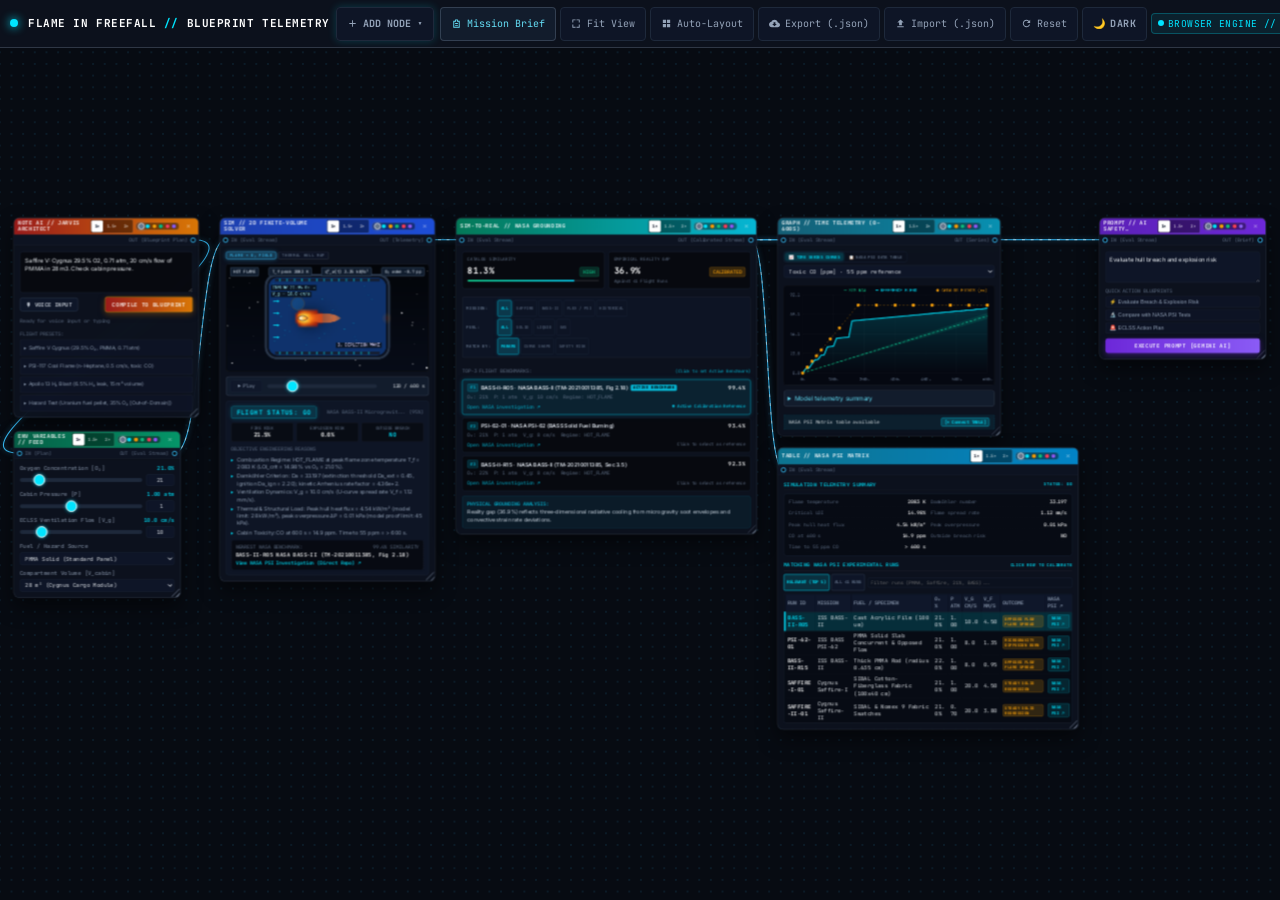
==== commit 9e79f4d9: "fix(ui): show full node content and retain reset dimensions" ====
--- a/frontend/index.html
+++ b/frontend/index.html
@@ -7,7 +7,7 @@
   <title>Flame in Freefall // Blueprint Telemetry</title>
   <meta name="description"
     content="SpaceX Telemetry Style Node Graph Dashboard for Microgravity Combustion Physics & NASA Safety Engineering">
-  <link rel="stylesheet" href="styles.css?v=13">
+  <link rel="stylesheet" href="styles.css?v=14">
   <link rel="icon"
     href="data:image/svg+xml,<svg xmlns='http://www.w3.org/2000/svg' viewBox='0 0 100 100'><text y='.9em' font-size='90'>🚀</text></svg>">
 </head>
@@ -79,7 +79,7 @@
       </button>
       <input type="file" id="file-import-input" accept=".json" style="display: none;">
 
-      <button class="btn-bar" id="btn-reset-graph" title="Reset to standard default starter graph">
+      <button class="btn-bar" id="btn-reset-graph" title="Reset to the starter blueprint and keep node sizes">
         <svg viewBox="0 0 24 24">
           <path
             d="M17.65 6.35C16.2 4.9 14.21 4 12 4c-4.42 0-7.99 3.58-7.99 8s3.57 8 7.99 8c3.73 0 6.84-2.55 7.73-6h-2.08c-.82 2.33-3.04 4-5.65 4-3.31 0-6-2.69-6-6s2.69-6 6-6c1.66 0 3.14.69 4.22 1.78L13 11h7V4l-2.35 2.35z" />
@@ -168,7 +168,7 @@
 
   <!-- CORE LOGIC -->
   <script src="standalone_api.js?v=12"></script>
-  <script src="app.js?v=13"></script>
+  <script src="app.js?v=14"></script>
 </body>
 
 </html>
--- a/frontend/styles.css
+++ b/frontend/styles.css
@@ -845,10 +845,6 @@
   box-sizing: border-box;
 }
 
-.node-fit-content > .node-body {
-  max-height: calc(var(--node-body-limit) * var(--node-scale));
-}
-
 /* Ports / Pins */
 .node-ports-bar {
   display: flex;
@@ -1517,7 +1513,6 @@
 /* AI Safety Brief Node */
 .node-type-brief {
   width: 440px;
-  max-width: 500px;
 }
 
 .brief-content {
@@ -3672,7 +3667,16 @@
 }
 .node-fit-content .graph-canvas-container { flex-shrink: 0; }
 .node-fit-content .table-node-sections { height: auto; }
-.node-fit-content .table-node-container { max-height: 190px; }
+.node-fit-content .psi-runs-section { min-height: 0; overflow: visible; }
+.node-fit-content :is(.table-node-container, .graph-table-container, .brief-content, .diff-output-box) {
+  height: auto;
+  max-height: none;
+  overflow: visible;
+}
+.node-fit-content :is(.psi-matrix-table, .psi-table) :is(th, td) {
+  white-space: normal;
+  overflow-wrap: anywhere;
+}
 .sim-hud-overlay { flex-wrap: wrap; gap: 4px; top: 5px; }
 
 body .cutaway-canvas-container .hud-pill,
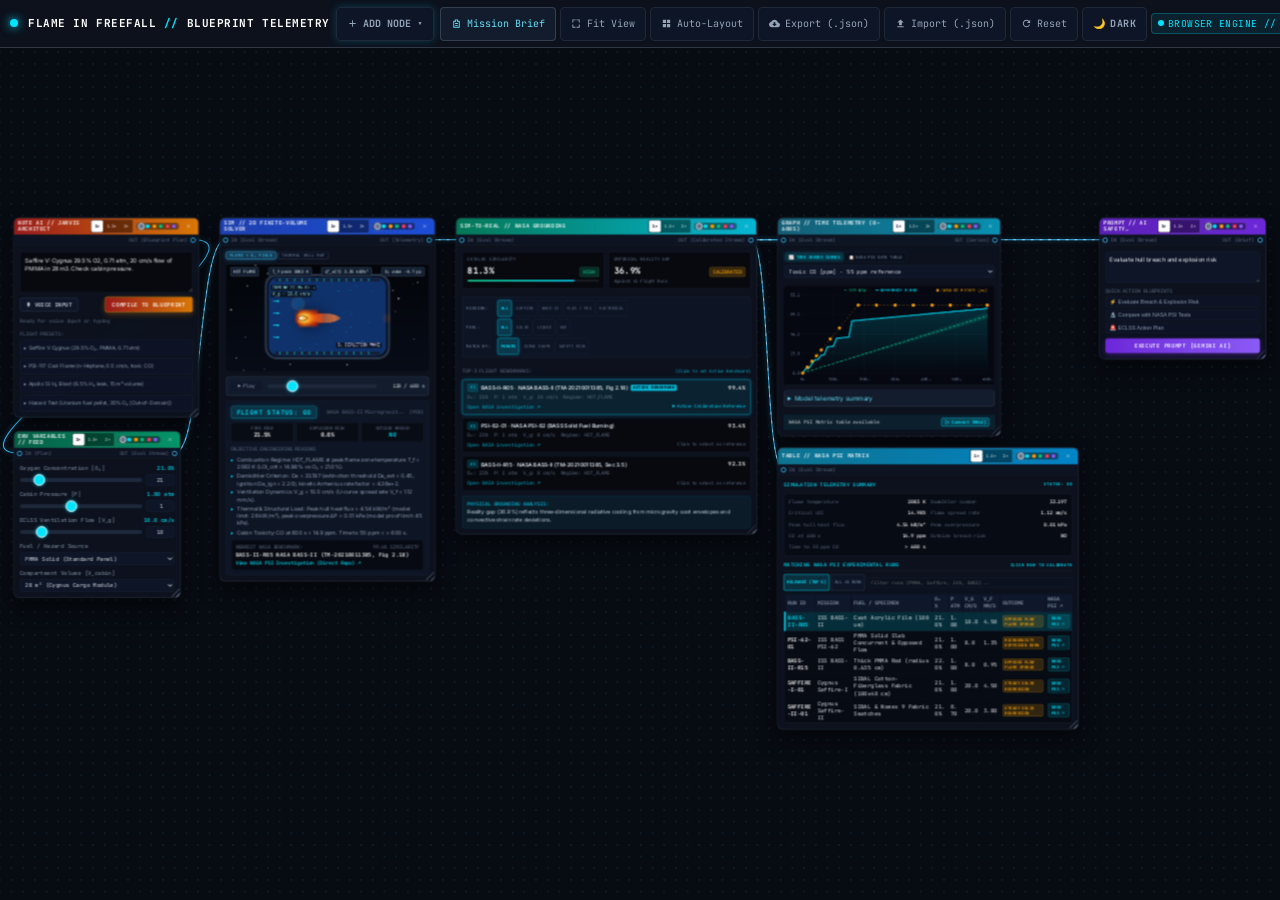
==== commit b593ddb1: "perf(ui): reuse wire paths and stop idle simulation frames" ====
--- a/frontend/index.html
+++ b/frontend/index.html
@@ -168,7 +168,7 @@
 
   <!-- CORE LOGIC -->
   <script src="standalone_api.js?v=12"></script>
-  <script src="app.js?v=14"></script>
+  <script src="app.js?v=15"></script>
 </body>
 
 </html>
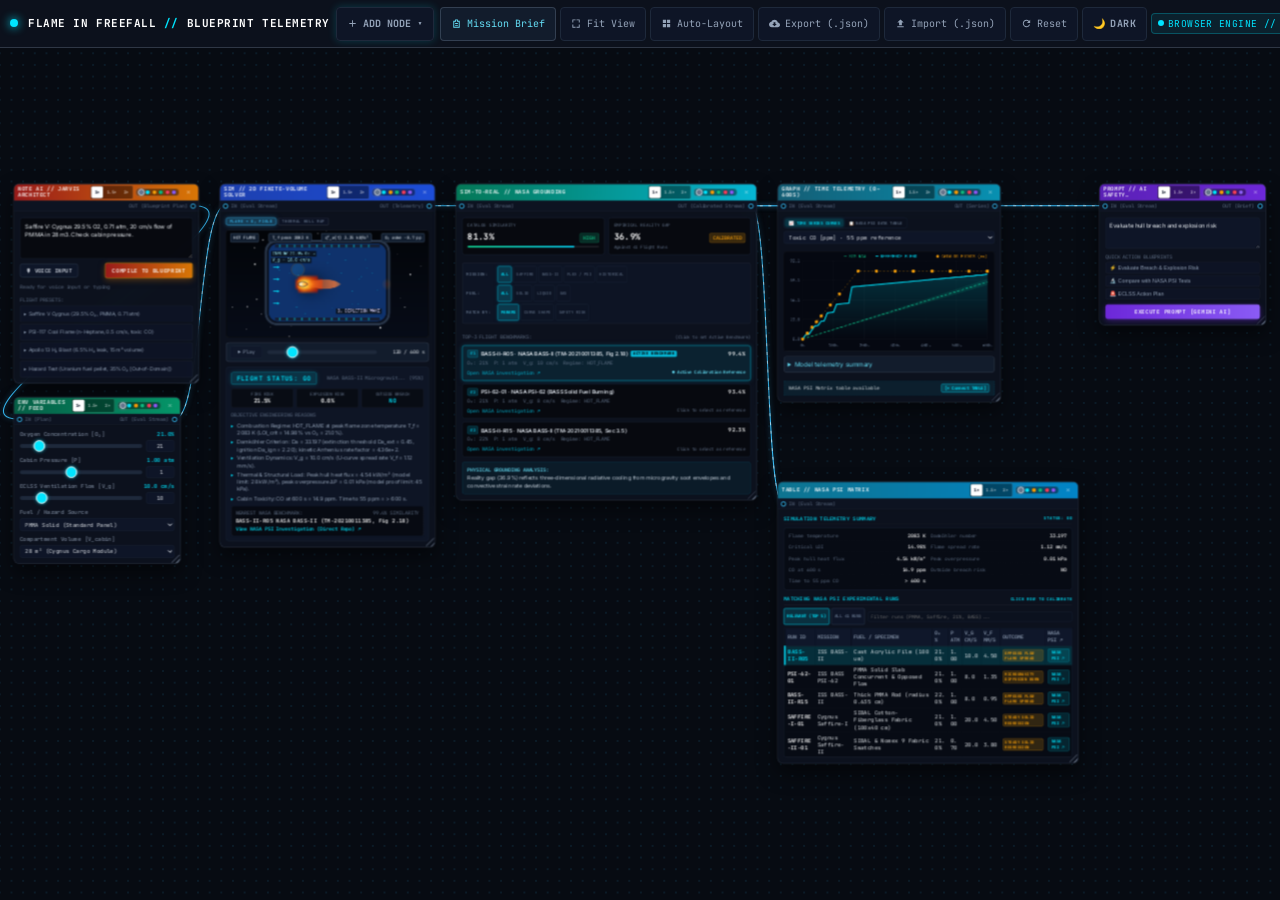
==== commit e4f57297: "feat(final): remove duplicate AI DIFF table, physics-driven diagnostics, light-theme contrast, layou" ====
--- a/frontend/index.html
+++ b/frontend/index.html
@@ -7,7 +7,7 @@
   <title>Flame in Freefall // Blueprint Telemetry</title>
   <meta name="description"
     content="SpaceX Telemetry Style Node Graph Dashboard for Microgravity Combustion Physics & NASA Safety Engineering">
-  <link rel="stylesheet" href="styles.css?v=14">
+  <link rel="stylesheet" href="styles.css?v=15">
   <link rel="icon"
     href="data:image/svg+xml,<svg xmlns='http://www.w3.org/2000/svg' viewBox='0 0 100 100'><text y='.9em' font-size='90'>🚀</text></svg>">
 </head>
@@ -167,8 +167,8 @@
   </dialog>
 
   <!-- CORE LOGIC -->
-  <script src="standalone_api.js?v=12"></script>
-  <script src="app.js?v=15"></script>
+  <script src="standalone_api.js?v=13"></script>
+  <script src="app.js?v=16"></script>
 </body>
 
 </html>
--- a/frontend/styles.css
+++ b/frontend/styles.css
@@ -1775,6 +1775,18 @@
   letter-spacing: 0.06em;
 }
 
+.s2r-subtitle,
+.benchmark-meta,
+.benchmark-sub {
+  color: var(--text-muted);
+}
+
+.s2r-explanation-title,
+.active-benchmark .benchmark-meta,
+.ai-source-link {
+  color: var(--accent-cyan);
+}
+
 .s2r-metric-val-row {
   display: flex;
   align-items: baseline;
@@ -3124,8 +3136,8 @@
 
 body.theme-light .btn-s2r-filter.active,
 body.theme-light .btn-table-filter.active {
-  background: #0284C7;
-  border-color: #0284C7;
+  background: #006581;
+  border-color: #006581;
   color: #FFFFFF;
   font-weight: 700;
 }
@@ -3137,13 +3149,13 @@
 }
 
 body.theme-light .s2r-match-item:hover {
-  background: #F8FAFC;
+  background: #F1F5F9;
   border-color: #0284C7;
 }
 
 body.theme-light .s2r-match-item.active-benchmark {
-  background: rgba(2, 132, 199, 0.08) !important;
-  border-color: #0284C7 !important;
+  background: #F1F5F9 !important;
+  border-color: #006581 !important;
   box-shadow: 0 0 10px rgba(2, 132, 199, 0.2);
 }
 
@@ -3706,40 +3718,94 @@
 .brief-content, .diff-output-box { overflow-wrap: anywhere; }
 #canvas-world :is(input, textarea, select, summary) { scroll-margin: 8px; }
 
-body.theme-light :is(.verdict-box, .objective-reasons-list, .benchmark-card, .s2r-metric-box,
-.s2r-match-item, .s2r-info-card, .s2r-explanation-card, .telemetry-summary-item, .brief-content,
-.diff-verdict-banner, .ai-diff-table td, .diff-matrix-table td, .psi-table td, .graph-telemetry,
+body.theme-light :is(.verdict-box, .objective-reasons-list, .graph-telemetry,
 #context-menu, .bp-context-menu, .add-nodes-dropdown-menu) {
   background: var(--surface-sub);
   border-color: var(--node-border);
   color: #152238;
 }
 
-body.theme-light :is(.bench-header, .s2r-metric-title, .s2r-match-details, .s2r-match-mission, .context-header,
-.telemetry-summary-label, .metric-label, .brief-meta-time, .ai-response-li, .table-section-title) {
+body.theme-light :is(.context-header, .metric-label) {
   color: var(--console-muted);
 }
 
-body.theme-light :is(.note-preset-chip, .preset-chip, .note-preset-btn, .btn-s2r-filter,
-.s2r-link, .bench-link, .highlight-cyan, .s2r-metric-val, .s2r-match-pct, .s2r-match-name,
-.context-item:hover, .ai-response-heading, .diff-code, .btn-mission-brief, .btn-tradeoff) {
+body.theme-light :is(.highlight-cyan, .context-item:hover, .btn-mission-brief, .btn-tradeoff) {
   color: var(--accent-cyan);
 }
 
-body.theme-light :is(.ai-diff-table th, .diff-matrix-table th, .psi-table th, .note-preset-chip,
-.preset-chip, .note-preset-btn, .btn-s2r-filter) {
-  color: #183b5b;
-  background: var(--surface-raised);
-  border-color: var(--node-border);
-}
-
 body.theme-light :is(.highlight-danger, .status-nogo, .confidence-low, .delta-danger) { color: var(--console-danger); }
-body.theme-light :is(.confidence-medium, .status-caution, .brief-meta-query) { color: var(--accent-amber); }
+body.theme-light :is(.confidence-medium, .status-caution) { color: var(--accent-amber); }
 body.theme-light .wire-path.wire-accent-cyan { stroke: #087590; }
 body.theme-light .wire-path.wire-accent-amber { stroke: #a8610c; }
 body.theme-light .wire-path.selected { stroke: #006581 !important; }
 body.theme-light [style*="#06B6D4"] { color: var(--accent-cyan) !important; }
 body.theme-light [style*="#F59E0B"] { color: var(--accent-amber) !important; }
+
+/* Light-theme benchmark, telemetry and diagnostic content */
+body.theme-light :is(.s2r-card, .benchmark-card, .benchmark-item, .s2r-metric-box,
+.s2r-match-item, .s2r-info-card, .table-node, .table-node-container, .telemetry-summary-grid,
+.diff-matrix-table, .ai-diff-table, .brief-content, .diff-output-box, .diff-query-input,
+.ai-diff-body, .ai-brief-body) {
+  --text-muted: #334155;
+  background: #FFFFFF;
+  border-color: #CBD5E1;
+  color: #0F172A;
+}
+
+body.theme-light :is(.s2r-filter-panel, .s2r-explanation-card, .note-preset-chip,
+.diff-verdict-banner, .brief-meta-bar, .ai-diff-table th, .diff-matrix-table th,
+.psi-matrix-table th, .psi-table th, .diff-code) {
+  background: #F1F5F9;
+  border-color: #CBD5E1;
+}
+
+body.theme-light :is(.node-type-simtoreal, .node-type-note, .node-type-table, .node-type-aidiff, .node-type-brief) > .node-body {
+  --text-muted: #334155;
+}
+
+body.theme-light :is(.s2r-metric-title, .s2r-metric-val, .s2r-match-title, .s2r-match-name,
+.s2r-match-score, .s2r-match-pct, .s2r-explanation-title, .table-section-title,
+.telemetry-summary-value, .ai-response-heading, .brief-meta-query, .note-preset-chip,
+.ai-response-li b, .diff-code, .ai-diff-table th, .diff-matrix-table th, .psi-matrix-table th, .psi-table th,
+[id$="-bench-match"]) {
+  color: #0F172A !important;
+}
+
+body.theme-light :is(.bench-header, .s2r-subtitle, .benchmark-meta, .benchmark-sub,
+.s2r-match-details, .s2r-match-details span, .s2r-match-mission, .s2r-filter-label, .s2r-explanation-card,
+.telemetry-summary-label, .brief-meta-time, .ai-response-li, .delta-neutral,
+.diff-output-box, .ai-diff-body, .ai-brief-body) {
+  color: #334155 !important;
+}
+
+body.theme-light :is(.ai-diff-table, .diff-matrix-table, .psi-matrix-table, .psi-table) td {
+  border-bottom-color: #CBD5E1;
+  color: #0F172A;
+}
+
+/* Run IDs still have inline emphasis in both telemetry table renderers. */
+body.theme-light :is(.psi-matrix-table, .psi-table) tr[data-run-id] td:first-child {
+  color: #0F172A !important;
+}
+
+body.theme-light .table-section-title > span:nth-child(2) {
+  color: #334155 !important;
+}
+
+body.theme-light :is(.table-node-search, .diff-query-input)::placeholder { color: #334155; }
+body.theme-light .note-preset-chip:hover { color: #0F172A; }
+body.theme-light :is(.s2r-link, .bench-link, .ai-source-link, .badge-nasa, .s2r-rank-tag,
+.outcome-cool, .outcome-cool-flame, .diff-verdict-tag.safer-a) { color: #006581; }
+body.theme-light :is(.confidence-high, .gap-low, .outcome-extinction, .outcome-safe,
+.delta-safer, .telemetry-summary-value.highlight-safe) { color: #166534; }
+body.theme-light :is(.confidence-med, .gap-moderate, .outcome-flame, .outcome-nominal,
+.outcome-steady, .badge-theory) { color: var(--accent-amber); }
+body.theme-light :is(.gap-high, .outcome-blast, .outcome-breach, .outcome-critical) {
+  color: var(--console-danger);
+}
+body.theme-light .diff-verdict-tag.safer-b { color: #86198F; }
+body.theme-light .diff-verdict-tag.equal { color: #334155; }
+body.theme-light .btn-diff-compare { background: #6D28D9; }
 
 .mission-brief {
   position: fixed;
